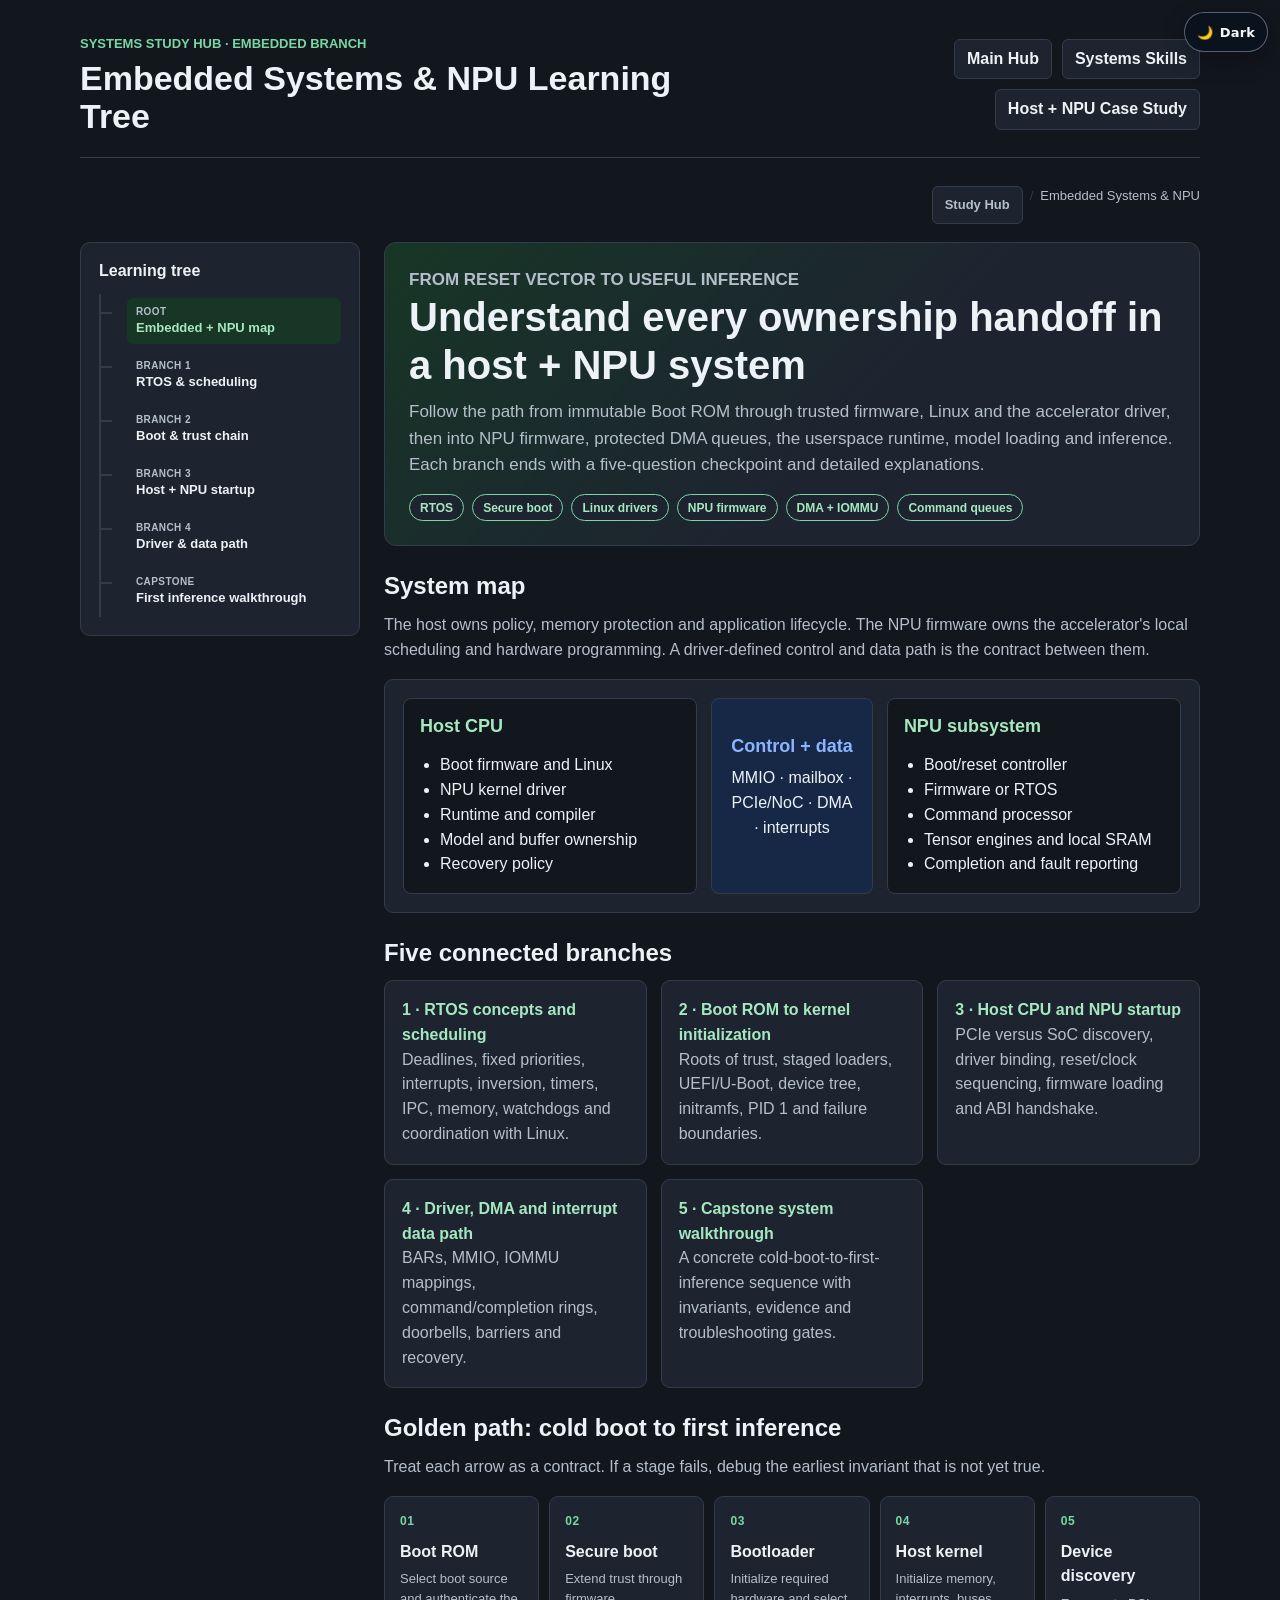
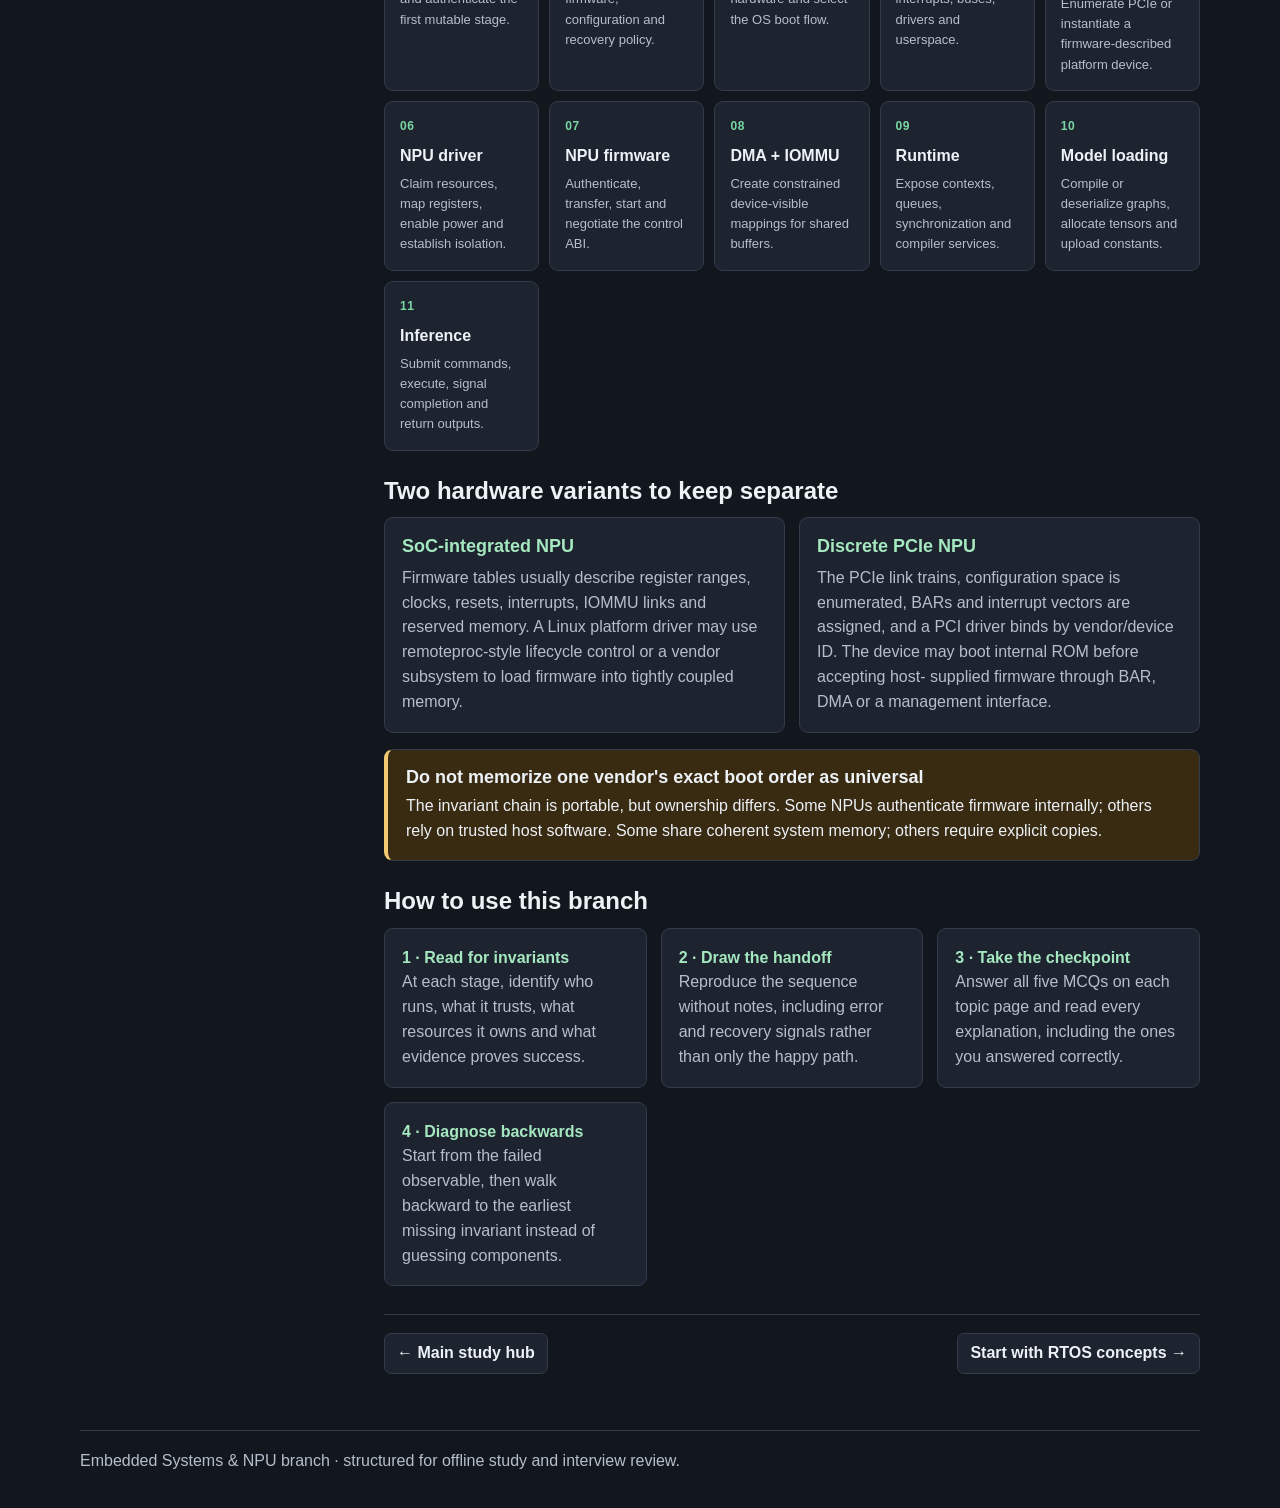
==== docs/embedded-systems/index.html @ 2259b9e6 "Add embedded systems and NPU learning tree" ====
<!doctype html>
<html lang="en">
<head>
  <meta charset="utf-8">
  <meta name="viewport" content="width=device-width, initial-scale=1">
  <meta name="description" content="A structured learning path for RTOS design, secure boot, host and NPU startup, accelerator drivers, DMA, IOMMU, queues, interrupts, and first inference.">
  <title>Embedded Systems and NPU Learning Tree</title>
  <link rel="stylesheet" href="../styles.css">
  <link rel="stylesheet" href="embedded.css">
</head>
<body>
  <a class="skip-link" href="#main">Skip to content</a>
  <header class="topbar embedded-topbar">
    <div>
      <p class="eyebrow">Systems study hub · embedded branch</p>
      <h1>Embedded Systems &amp; NPU Learning Tree</h1>
    </div>
    <nav aria-label="Site navigation">
      <a href="../index.html">Main Hub</a>
      <a href="../systems-skills.html">Systems Skills</a>
      <a href="end-to-end.html">Host + NPU Case Study</a>
    </nav>
  </header>

  <main id="main">
    <nav class="breadcrumb" aria-label="Breadcrumb">
      <a href="../index.html">Study Hub</a>
      <span aria-hidden="true">/</span>
      <span aria-current="page">Embedded Systems &amp; NPU</span>
    </nav>

    <div class="topic-layout">
      <aside class="learning-tree" aria-label="Embedded systems learning tree">
        <h2>Learning tree</h2>
        <ul>
          <li><a href="index.html" aria-current="page"><span class="tree-kicker">Root</span>Embedded + NPU map</a></li>
          <li><a href="rtos.html"><span class="tree-kicker">Branch 1</span>RTOS &amp; scheduling</a></li>
          <li><a href="boot-chain.html"><span class="tree-kicker">Branch 2</span>Boot &amp; trust chain</a></li>
          <li><a href="host-npu-startup.html"><span class="tree-kicker">Branch 3</span>Host + NPU startup</a></li>
          <li><a href="npu-data-path.html"><span class="tree-kicker">Branch 4</span>Driver &amp; data path</a></li>
          <li><a href="end-to-end.html"><span class="tree-kicker">Capstone</span>First inference walkthrough</a></li>
        </ul>
      </aside>

      <div class="topic-content">
        <section class="hero-panel">
          <p class="eyebrow">From reset vector to useful inference</p>
          <h2>Understand every ownership handoff in a host + NPU system</h2>
          <p>
            Follow the path from immutable Boot ROM through trusted firmware, Linux and the accelerator driver,
            then into NPU firmware, protected DMA queues, the userspace runtime, model loading and inference.
            Each branch ends with a five-question checkpoint and detailed explanations.
          </p>
          <div class="tag-row" aria-label="Topics">
            <span class="topic-tag">RTOS</span>
            <span class="topic-tag">Secure boot</span>
            <span class="topic-tag">Linux drivers</span>
            <span class="topic-tag">NPU firmware</span>
            <span class="topic-tag">DMA + IOMMU</span>
            <span class="topic-tag">Command queues</span>
          </div>
        </section>

        <section class="section" aria-labelledby="system-map">
          <h2 id="system-map">System map</h2>
          <p class="section-lead">
            The host owns policy, memory protection and application lifecycle. The NPU firmware owns the
            accelerator's local scheduling and hardware programming. A driver-defined control and data path is
            the contract between them.
          </p>
          <div class="architecture-panel">
            <section class="arch-zone">
              <h3>Host CPU</h3>
              <ul>
                <li>Boot firmware and Linux</li>
                <li>NPU kernel driver</li>
                <li>Runtime and compiler</li>
                <li>Model and buffer ownership</li>
                <li>Recovery policy</li>
              </ul>
            </section>
            <section class="arch-zone interconnect">
              <h3>Control + data</h3>
              <p>MMIO · mailbox · PCIe/NoC · DMA · interrupts</p>
            </section>
            <section class="arch-zone">
              <h3>NPU subsystem</h3>
              <ul>
                <li>Boot/reset controller</li>
                <li>Firmware or RTOS</li>
                <li>Command processor</li>
                <li>Tensor engines and local SRAM</li>
                <li>Completion and fault reporting</li>
              </ul>
            </section>
          </div>
        </section>

        <section class="section" aria-labelledby="branches">
          <h2 id="branches">Five connected branches</h2>
          <div class="concept-grid">
            <a class="source-card" href="rtos.html">
              <strong>1 · RTOS concepts and scheduling</strong>
              <p>Deadlines, fixed priorities, interrupts, inversion, timers, IPC, memory, watchdogs and coordination with Linux.</p>
            </a>
            <a class="source-card" href="boot-chain.html">
              <strong>2 · Boot ROM to kernel initialization</strong>
              <p>Roots of trust, staged loaders, UEFI/U-Boot, device tree, initramfs, PID 1 and failure boundaries.</p>
            </a>
            <a class="source-card" href="host-npu-startup.html">
              <strong>3 · Host CPU and NPU startup</strong>
              <p>PCIe versus SoC discovery, driver binding, reset/clock sequencing, firmware loading and ABI handshake.</p>
            </a>
            <a class="source-card" href="npu-data-path.html">
              <strong>4 · Driver, DMA and interrupt data path</strong>
              <p>BARs, MMIO, IOMMU mappings, command/completion rings, doorbells, barriers and recovery.</p>
            </a>
            <a class="source-card" href="end-to-end.html">
              <strong>5 · Capstone system walkthrough</strong>
              <p>A concrete cold-boot-to-first-inference sequence with invariants, evidence and troubleshooting gates.</p>
            </a>
          </div>
        </section>

        <section class="section" aria-labelledby="golden-path">
          <h2 id="golden-path">Golden path: cold boot to first inference</h2>
          <p class="section-lead">Treat each arrow as a contract. If a stage fails, debug the earliest invariant that is not yet true.</p>
          <ol class="step-flow">
            <li><strong>Boot ROM</strong><span>Select boot source and authenticate the first mutable stage.</span></li>
            <li><strong>Secure boot</strong><span>Extend trust through firmware, configuration and recovery policy.</span></li>
            <li><strong>Bootloader</strong><span>Initialize required hardware and select the OS boot flow.</span></li>
            <li><strong>Host kernel</strong><span>Initialize memory, interrupts, buses, drivers and userspace.</span></li>
            <li><strong>Device discovery</strong><span>Enumerate PCIe or instantiate a firmware-described platform device.</span></li>
            <li><strong>NPU driver</strong><span>Claim resources, map registers, enable power and establish isolation.</span></li>
            <li><strong>NPU firmware</strong><span>Authenticate, transfer, start and negotiate the control ABI.</span></li>
            <li><strong>DMA + IOMMU</strong><span>Create constrained device-visible mappings for shared buffers.</span></li>
            <li><strong>Runtime</strong><span>Expose contexts, queues, synchronization and compiler services.</span></li>
            <li><strong>Model loading</strong><span>Compile or deserialize graphs, allocate tensors and upload constants.</span></li>
            <li><strong>Inference</strong><span>Submit commands, execute, signal completion and return outputs.</span></li>
          </ol>
        </section>

        <section class="section" aria-labelledby="variants">
          <h2 id="variants">Two hardware variants to keep separate</h2>
          <div class="variant-grid">
            <article class="variant-card">
              <h3>SoC-integrated NPU</h3>
              <p>
                Firmware tables usually describe register ranges, clocks, resets, interrupts, IOMMU links and
                reserved memory. A Linux platform driver may use remoteproc-style lifecycle control or a vendor
                subsystem to load firmware into tightly coupled memory.
              </p>
            </article>
            <article class="variant-card">
              <h3>Discrete PCIe NPU</h3>
              <p>
                The PCIe link trains, configuration space is enumerated, BARs and interrupt vectors are assigned,
                and a PCI driver binds by vendor/device ID. The device may boot internal ROM before accepting host-
                supplied firmware through BAR, DMA or a management interface.
              </p>
            </article>
          </div>
          <div class="callout warning">
            <h3>Do not memorize one vendor's exact boot order as universal</h3>
            <p>
              The invariant chain is portable, but ownership differs. Some NPUs authenticate firmware internally;
              others rely on trusted host software. Some share coherent system memory; others require explicit copies.
            </p>
          </div>
        </section>

        <section class="section" aria-labelledby="study-method">
          <h2 id="study-method">How to use this branch</h2>
          <div class="outcomes">
            <article class="outcome"><strong>1 · Read for invariants</strong><p>At each stage, identify who runs, what it trusts, what resources it owns and what evidence proves success.</p></article>
            <article class="outcome"><strong>2 · Draw the handoff</strong><p>Reproduce the sequence without notes, including error and recovery signals rather than only the happy path.</p></article>
            <article class="outcome"><strong>3 · Take the checkpoint</strong><p>Answer all five MCQs on each topic page and read every explanation, including the ones you answered correctly.</p></article>
            <article class="outcome"><strong>4 · Diagnose backwards</strong><p>Start from the failed observable, then walk backward to the earliest missing invariant instead of guessing components.</p></article>
          </div>
        </section>

        <nav class="page-next" aria-label="Learning path navigation">
          <a href="../index.html">← Main study hub</a>
          <a href="rtos.html">Start with RTOS concepts →</a>
        </nav>
      </div>
    </div>
  </main>

  <footer>
    <p>Embedded Systems &amp; NPU branch · structured for offline study and interview review.</p>
  </footer>
  <script src="../theme-toggle.js"></script>
</body>
</html>
---- docs/styles.css ----
:root {
  color-scheme: light dark;
  --bg: #f5f7fb;
  --panel: #ffffff;
  --text: #1b2029;
  --muted: #5d6675;
  --line: #d7dde8;
  --accent: #166c49;
  --accent-strong: #0f5136;
  --accent-soft: #e5f3ed;
  --warn: #835500;
  --warn-soft: #fff3d4;
  --shadow: 0 12px 30px rgba(26, 34, 48, 0.08);
}

@media (prefers-color-scheme: dark) {
  :root {
    --bg: #12161d;
    --panel: #1d2430;
    --text: #edf2f7;
    --muted: #b5bfcb;
    --line: #333c4b;
    --accent: #7ad6a2;
    --accent-strong: #a5e8c0;
    --accent-soft: #173626;
    --warn: #f1ca71;
    --warn-soft: #392a12;
    --shadow: none;
  }
}

* {
  box-sizing: border-box;
}

body {
  margin: 0;
  background: var(--bg);
  color: var(--text);
  font-family: Arial, Helvetica, sans-serif;
  line-height: 1.55;
}

a {
  color: var(--accent);
  text-decoration-thickness: 1px;
  text-underline-offset: 3px;
}

.topbar {
  display: flex;
  align-items: flex-end;
  justify-content: space-between;
  gap: 24px;
  width: min(1120px, calc(100% - 32px));
  margin: 0 auto;
  padding: 34px 0 22px;
  border-bottom: 1px solid var(--line);
}

.eyebrow {
  margin: 0 0 6px;
  color: var(--accent);
  font-size: 13px;
  font-weight: 700;
  letter-spacing: 0;
  text-transform: uppercase;
}

h1,
h2,
h3,
p {
  margin-top: 0;
}

h1 {
  margin-bottom: 0;
  font-size: 34px;
  line-height: 1.1;
}

h2 {
  margin-bottom: 12px;
  font-size: 24px;
  line-height: 1.2;
}

h3 {
  margin-bottom: 8px;
  font-size: 18px;
  line-height: 1.25;
}

nav {
  display: flex;
  flex-wrap: wrap;
  justify-content: flex-end;
  gap: 10px;
}

nav a,
.button {
  display: inline-flex;
  align-items: center;
  min-height: 38px;
  border: 1px solid var(--line);
  border-radius: 6px;
  padding: 7px 12px;
  background: var(--panel);
  color: var(--text);
  font-weight: 700;
  text-decoration: none;
}

main {
  width: min(1120px, calc(100% - 32px));
  margin: 0 auto;
  padding: 28px 0 56px;
}

.section {
  margin-top: 26px;
}

.intro {
  max-width: 880px;
  margin-bottom: 18px;
}

.intro p,
.section-note {
  color: var(--muted);
}

.quick-grid {
  display: grid;
  grid-template-columns: repeat(auto-fit, minmax(230px, 1fr));
  gap: 14px;
}

.mini-card,
.course,
.doc-link {
  background: var(--panel);
  border: 1px solid var(--line);
  border-radius: 8px;
  box-shadow: var(--shadow);
}

.mini-card {
  padding: 18px;
}

.mini-card p,
.course p {
  margin-bottom: 0;
  color: var(--muted);
}

.status {
  display: inline-flex;
  align-items: center;
  min-height: 26px;
  border-radius: 999px;
  padding: 3px 10px;
  margin-bottom: 12px;
  font-size: 12px;
  font-weight: 700;
}

.status.good {
  background: var(--accent-soft);
  color: var(--accent-strong);
}

.status.warning {
  background: var(--warn-soft);
  color: var(--warn);
}

.table-wrap {
  overflow-x: auto;
  border: 1px solid var(--line);
  border-radius: 8px;
  background: var(--panel);
}

table {
  width: 100%;
  min-width: 780px;
  border-collapse: collapse;
}

th,
td {
  padding: 14px;
  border-bottom: 1px solid var(--line);
  text-align: left;
  vertical-align: top;
}

th {
  background: color-mix(in srgb, var(--panel) 88%, var(--accent-soft));
  font-size: 13px;
  text-transform: uppercase;
  letter-spacing: 0;
}

tr:last-child td {
  border-bottom: 0;
}

.actions {
  display: flex;
  flex-wrap: wrap;
  gap: 10px;
  margin-top: 14px;
}

.button {
  background: var(--accent);
  color: #ffffff;
  border-color: var(--accent);
}

.button.secondary {
  background: var(--panel);
  color: var(--text);
  border-color: var(--line);
}

.course {
  padding: 18px;
  margin-bottom: 14px;
}

.doc-grid {
  display: grid;
  grid-template-columns: repeat(auto-fit, minmax(260px, 1fr));
  gap: 14px;
}

.doc-link {
  display: flex;
  flex-direction: column;
  gap: 8px;
  min-height: 136px;
  padding: 18px;
  color: var(--text);
  text-decoration: none;
}

.doc-link strong {
  font-size: 18px;
  line-height: 1.25;
}

.doc-link span {
  color: var(--muted);
}

.doc-link.featured {
  border-color: var(--accent);
}

.split {
  display: grid;
  grid-template-columns: minmax(0, 1.3fr) minmax(260px, 0.7fr);
  gap: 18px;
}

.split article {
  background: var(--panel);
  border: 1px solid var(--line);
  border-radius: 8px;
  padding: 18px;
}

.timeline,
.checklist {
  margin: 0;
  padding-left: 22px;
}

.timeline li,
.checklist li {
  margin-bottom: 8px;
}

.sources,
.link-list {
  display: flex;
  flex-wrap: wrap;
  gap: 10px;
  margin-top: 14px;
}

.sources a,
.link-list a {
  display: inline-flex;
  align-items: center;
  min-height: 34px;
  border: 1px solid var(--line);
  border-radius: 6px;
  padding: 6px 10px;
  background: var(--panel);
  text-decoration: none;
}

footer {
  width: min(1120px, calc(100% - 32px));
  margin: 0 auto;
  padding: 18px 0 34px;
  color: var(--muted);
  border-top: 1px solid var(--line);
}

footer p {
  margin-bottom: 0;
}

@media (max-width: 760px) {
  .topbar {
    align-items: flex-start;
    flex-direction: column;
  }

  nav {
    justify-content: flex-start;
  }

  .split {
    grid-template-columns: 1fr;
  }

  h1 {
    font-size: 30px;
  }
}
---- docs/embedded-systems/embedded.css ----
:root {
  --blue: #2f6feb;
  --blue-soft: #eaf1ff;
  --violet: #6f42c1;
  --violet-soft: #f0eaff;
  --danger: #a13d32;
  --danger-soft: #fbecea;
  --code-bg: #101722;
  --code-text: #dbe8f6;
}

@media (prefers-color-scheme: dark) {
  :root {
    --blue: #8ab4ff;
    --blue-soft: #172846;
    --violet: #c7a7ff;
    --violet-soft: #30234a;
    --danger: #ffaaa0;
    --danger-soft: #44201d;
    --code-bg: #0b1018;
    --code-text: #dbe8f6;
  }
}

:root[data-site-theme="dark"] {
  --blue: #8ab4ff;
  --blue-soft: #172846;
  --violet: #c7a7ff;
  --violet-soft: #30234a;
  --danger: #ffaaa0;
  --danger-soft: #44201d;
  --code-bg: #0b1018;
  --code-text: #dbe8f6;
}

:root[data-site-theme="light"] {
  --blue: #2f6feb;
  --blue-soft: #eaf1ff;
  --violet: #6f42c1;
  --violet-soft: #f0eaff;
  --danger: #a13d32;
  --danger-soft: #fbecea;
  --code-bg: #101722;
  --code-text: #dbe8f6;
}

.skip-link {
  position: absolute;
  left: 12px;
  top: -60px;
  z-index: 1000;
  padding: 9px 13px;
  border-radius: 6px;
  background: var(--accent);
  color: #fff;
  font-weight: 700;
}

.skip-link:focus {
  top: 12px;
}

.embedded-topbar {
  align-items: center;
}

.embedded-topbar h1 {
  max-width: 760px;
}

.breadcrumb {
  display: flex;
  flex-wrap: wrap;
  gap: 7px;
  margin: 0 0 18px;
  color: var(--muted);
  font-size: 13px;
}

.breadcrumb a {
  color: var(--muted);
}

.breadcrumb span[aria-hidden="true"] {
  color: var(--line);
}

.topic-layout {
  display: grid;
  grid-template-columns: minmax(220px, 280px) minmax(0, 1fr);
  gap: 24px;
  align-items: start;
}

.learning-tree {
  position: sticky;
  top: 14px;
  padding: 18px;
  border: 1px solid var(--line);
  border-radius: 10px;
  background: var(--panel);
  box-shadow: var(--shadow);
}

.learning-tree h2 {
  margin-bottom: 14px;
  font-size: 16px;
}

.learning-tree ul {
  list-style: none;
  margin: 0;
  padding: 0 0 0 13px;
  border-left: 2px solid var(--line);
}

.learning-tree li {
  position: relative;
  margin: 0;
  padding: 4px 0 4px 13px;
}

.learning-tree li::before {
  content: "";
  position: absolute;
  left: -14px;
  top: 18px;
  width: 12px;
  border-top: 2px solid var(--line);
}

.learning-tree a {
  display: block;
  padding: 7px 9px;
  border-radius: 6px;
  color: var(--text);
  font-size: 13px;
  font-weight: 700;
  line-height: 1.3;
  text-decoration: none;
}

.learning-tree a:hover,
.learning-tree a[aria-current="page"] {
  background: var(--accent-soft);
  color: var(--accent-strong);
}

.learning-tree .tree-kicker {
  display: block;
  margin-bottom: 2px;
  color: var(--muted);
  font-size: 10px;
  font-weight: 700;
  letter-spacing: 0.04em;
  text-transform: uppercase;
}

.topic-content {
  min-width: 0;
}

.hero-panel {
  padding: 24px;
  border: 1px solid var(--line);
  border-radius: 12px;
  background:
    linear-gradient(135deg, var(--accent-soft), transparent 58%),
    var(--panel);
  box-shadow: var(--shadow);
}

.hero-panel h2 {
  max-width: 820px;
  margin-bottom: 10px;
  font-size: clamp(26px, 4vw, 40px);
}

.hero-panel > p {
  max-width: 850px;
  margin-bottom: 0;
  color: var(--muted);
  font-size: 17px;
}

.tag-row {
  display: flex;
  flex-wrap: wrap;
  gap: 8px;
  margin-top: 16px;
}

.topic-tag {
  display: inline-flex;
  align-items: center;
  min-height: 27px;
  padding: 3px 10px;
  border: 1px solid var(--accent);
  border-radius: 999px;
  background: var(--panel);
  color: var(--accent-strong);
  font-size: 12px;
  font-weight: 700;
}

.outcomes,
.concept-grid,
.variant-grid,
.failure-grid,
.source-grid {
  display: grid;
  grid-template-columns: repeat(auto-fit, minmax(240px, 1fr));
  gap: 14px;
}

.outcome,
.concept-card,
.variant-card,
.failure-card,
.source-card,
.quiz-card,
.architecture-panel,
.callout {
  border: 1px solid var(--line);
  border-radius: 9px;
  background: var(--panel);
  box-shadow: var(--shadow);
}

.outcome,
.concept-card,
.variant-card,
.failure-card,
.source-card {
  padding: 17px;
}

.outcome strong,
.concept-card h3,
.variant-card h3,
.failure-card h3,
.source-card strong {
  color: var(--accent-strong);
}

.outcome p,
.concept-card p,
.variant-card p,
.failure-card p,
.source-card p {
  margin-bottom: 0;
  color: var(--muted);
}

.section-lead {
  max-width: 860px;
  color: var(--muted);
}

.step-flow {
  display: grid;
  grid-template-columns: repeat(auto-fit, minmax(150px, 1fr));
  gap: 10px;
  margin: 16px 0 0;
  padding: 0;
  list-style: none;
  counter-reset: stage;
}

.step-flow li {
  position: relative;
  min-height: 108px;
  padding: 15px;
  border: 1px solid var(--line);
  border-radius: 9px;
  background: var(--panel);
  box-shadow: var(--shadow);
  counter-increment: stage;
}

.step-flow li::before {
  content: counter(stage, decimal-leading-zero);
  display: block;
  margin-bottom: 9px;
  color: var(--accent);
  font-size: 12px;
  font-weight: 800;
  letter-spacing: 0.05em;
}

.step-flow strong {
  display: block;
  margin-bottom: 5px;
}

.step-flow span {
  display: block;
  color: var(--muted);
  font-size: 13px;
}

.sequence-rail {
  margin: 18px 0 0;
  padding: 0;
  list-style: none;
  counter-reset: sequence;
}

.sequence-rail li {
  position: relative;
  margin-left: 18px;
  padding: 0 0 22px 28px;
  border-left: 2px solid var(--line);
  counter-increment: sequence;
}

.sequence-rail li:last-child {
  padding-bottom: 0;
  border-left-color: transparent;
}

.sequence-rail li::before {
  content: counter(sequence);
  position: absolute;
  left: -17px;
  top: -2px;
  display: grid;
  width: 30px;
  height: 30px;
  place-items: center;
  border-radius: 50%;
  background: var(--accent);
  color: #fff;
  font-size: 12px;
  font-weight: 800;
}

.sequence-rail strong {
  display: block;
  margin-bottom: 4px;
}

.sequence-rail p {
  margin-bottom: 0;
  color: var(--muted);
}

.callout {
  margin: 16px 0;
  padding: 16px 18px;
  border-left: 4px solid var(--accent);
}

.callout.warning {
  border-left-color: var(--warn);
  background: var(--warn-soft);
}

.callout.danger {
  border-left-color: var(--danger);
  background: var(--danger-soft);
}

.callout h3 {
  margin-bottom: 6px;
}

.callout p:last-child {
  margin-bottom: 0;
}

.architecture-panel {
  display: grid;
  grid-template-columns: minmax(220px, 1fr) minmax(130px, 0.55fr) minmax(220px, 1fr);
  gap: 14px;
  padding: 18px;
}

.arch-zone {
  padding: 16px;
  border: 1px solid var(--line);
  border-radius: 8px;
  background: var(--bg);
}

.arch-zone h3 {
  color: var(--accent-strong);
}

.arch-zone ul {
  margin-bottom: 0;
  padding-left: 20px;
}

.arch-zone.interconnect {
  display: grid;
  align-content: center;
  text-align: center;
  background: var(--blue-soft);
}

.arch-zone.interconnect h3 {
  color: var(--blue);
}

.compare-table {
  width: 100%;
  min-width: 680px;
  border-collapse: collapse;
}

.compare-table th,
.compare-table td {
  padding: 12px 13px;
  border-bottom: 1px solid var(--line);
  text-align: left;
  vertical-align: top;
}

.compare-table th {
  color: var(--accent-strong);
  font-size: 12px;
  letter-spacing: 0.03em;
  text-transform: uppercase;
}

.code-block {
  margin: 14px 0;
  padding: 15px 17px;
  overflow-x: auto;
  border-radius: 8px;
  background: var(--code-bg);
  color: var(--code-text);
  font-family: Consolas, Menlo, monospace;
  font-size: 13px;
  line-height: 1.55;
  white-space: pre;
}

.quiz-shell {
  margin-top: 18px;
}

.quiz-toolbar {
  display: flex;
  flex-wrap: wrap;
  align-items: center;
  justify-content: space-between;
  gap: 12px;
  margin-bottom: 12px;
  padding: 13px 15px;
  border: 1px solid var(--line);
  border-radius: 8px;
  background: var(--panel);
}

.quiz-score {
  margin: 0;
  font-weight: 800;
}

.quiz-reset {
  min-height: 36px;
  padding: 6px 12px;
  border: 1px solid var(--line);
  border-radius: 6px;
  background: var(--panel);
  color: var(--text);
  font-weight: 700;
  cursor: pointer;
}

.quiz-list {
  display: grid;
  gap: 12px;
}

.quiz-card {
  padding: 17px;
}

.quiz-card h3 {
  margin-bottom: 12px;
  font-size: 17px;
}

.quiz-options {
  display: grid;
  gap: 8px;
  margin: 0;
  padding: 0;
  border: 0;
}

.quiz-option {
  display: flex;
  gap: 9px;
  align-items: flex-start;
  padding: 9px 11px;
  border: 1px solid var(--line);
  border-radius: 7px;
  background: var(--bg);
  cursor: pointer;
}

.quiz-option:hover {
  border-color: var(--accent);
}

.quiz-option input {
  margin-top: 4px;
  accent-color: var(--accent);
}

.quiz-card.is-correct {
  border-color: var(--accent);
}

.quiz-card.is-incorrect {
  border-color: var(--warn);
}

.quiz-check {
  min-height: 38px;
  margin-top: 11px;
  padding: 7px 13px;
  border: 1px solid var(--accent);
  border-radius: 6px;
  background: var(--accent);
  color: #fff;
  font-weight: 800;
  cursor: pointer;
}

.quiz-check:disabled {
  cursor: default;
  opacity: 0.55;
}

.quiz-feedback {
  display: none;
  margin: 12px 0 0;
  padding: 11px 13px;
  border-radius: 7px;
  background: var(--accent-soft);
}

.quiz-feedback.show {
  display: block;
}

.quiz-feedback.bad {
  background: var(--warn-soft);
}

.quiz-feedback strong {
  display: block;
  margin-bottom: 4px;
}

.quiz-feedback p {
  margin-bottom: 0;
}

.source-card {
  color: var(--text);
  text-decoration: none;
}

.source-card:hover {
  border-color: var(--accent);
}

.page-next {
  display: flex;
  flex-wrap: wrap;
  justify-content: space-between;
  gap: 10px;
  margin-top: 28px;
  padding-top: 18px;
  border-top: 1px solid var(--line);
}

.page-next a {
  display: inline-flex;
  align-items: center;
  min-height: 40px;
  padding: 7px 12px;
  border: 1px solid var(--line);
  border-radius: 7px;
  background: var(--panel);
  color: var(--text);
  font-weight: 700;
  text-decoration: none;
}

@media (max-width: 900px) {
  .topic-layout {
    grid-template-columns: 1fr;
  }

  .learning-tree {
    position: static;
  }

  .learning-tree ul {
    display: grid;
    grid-template-columns: repeat(auto-fit, minmax(190px, 1fr));
    gap: 5px;
    padding-left: 0;
    border-left: 0;
  }

  .learning-tree li {
    padding-left: 0;
  }

  .learning-tree li::before {
    display: none;
  }

  .architecture-panel {
    grid-template-columns: 1fr;
  }
}

@media (max-width: 560px) {
  .hero-panel {
    padding: 19px;
  }

  .step-flow {
    grid-template-columns: 1fr;
  }

  .step-flow li {
    min-height: auto;
  }
}

@media print {
  .learning-tree,
  .site-theme-toggle,
  .quiz-reset,
  .page-next,
  .embedded-topbar nav {
    display: none !important;
  }

  .topic-layout {
    display: block;
  }

  .quiz-feedback {
    display: block;
  }
}
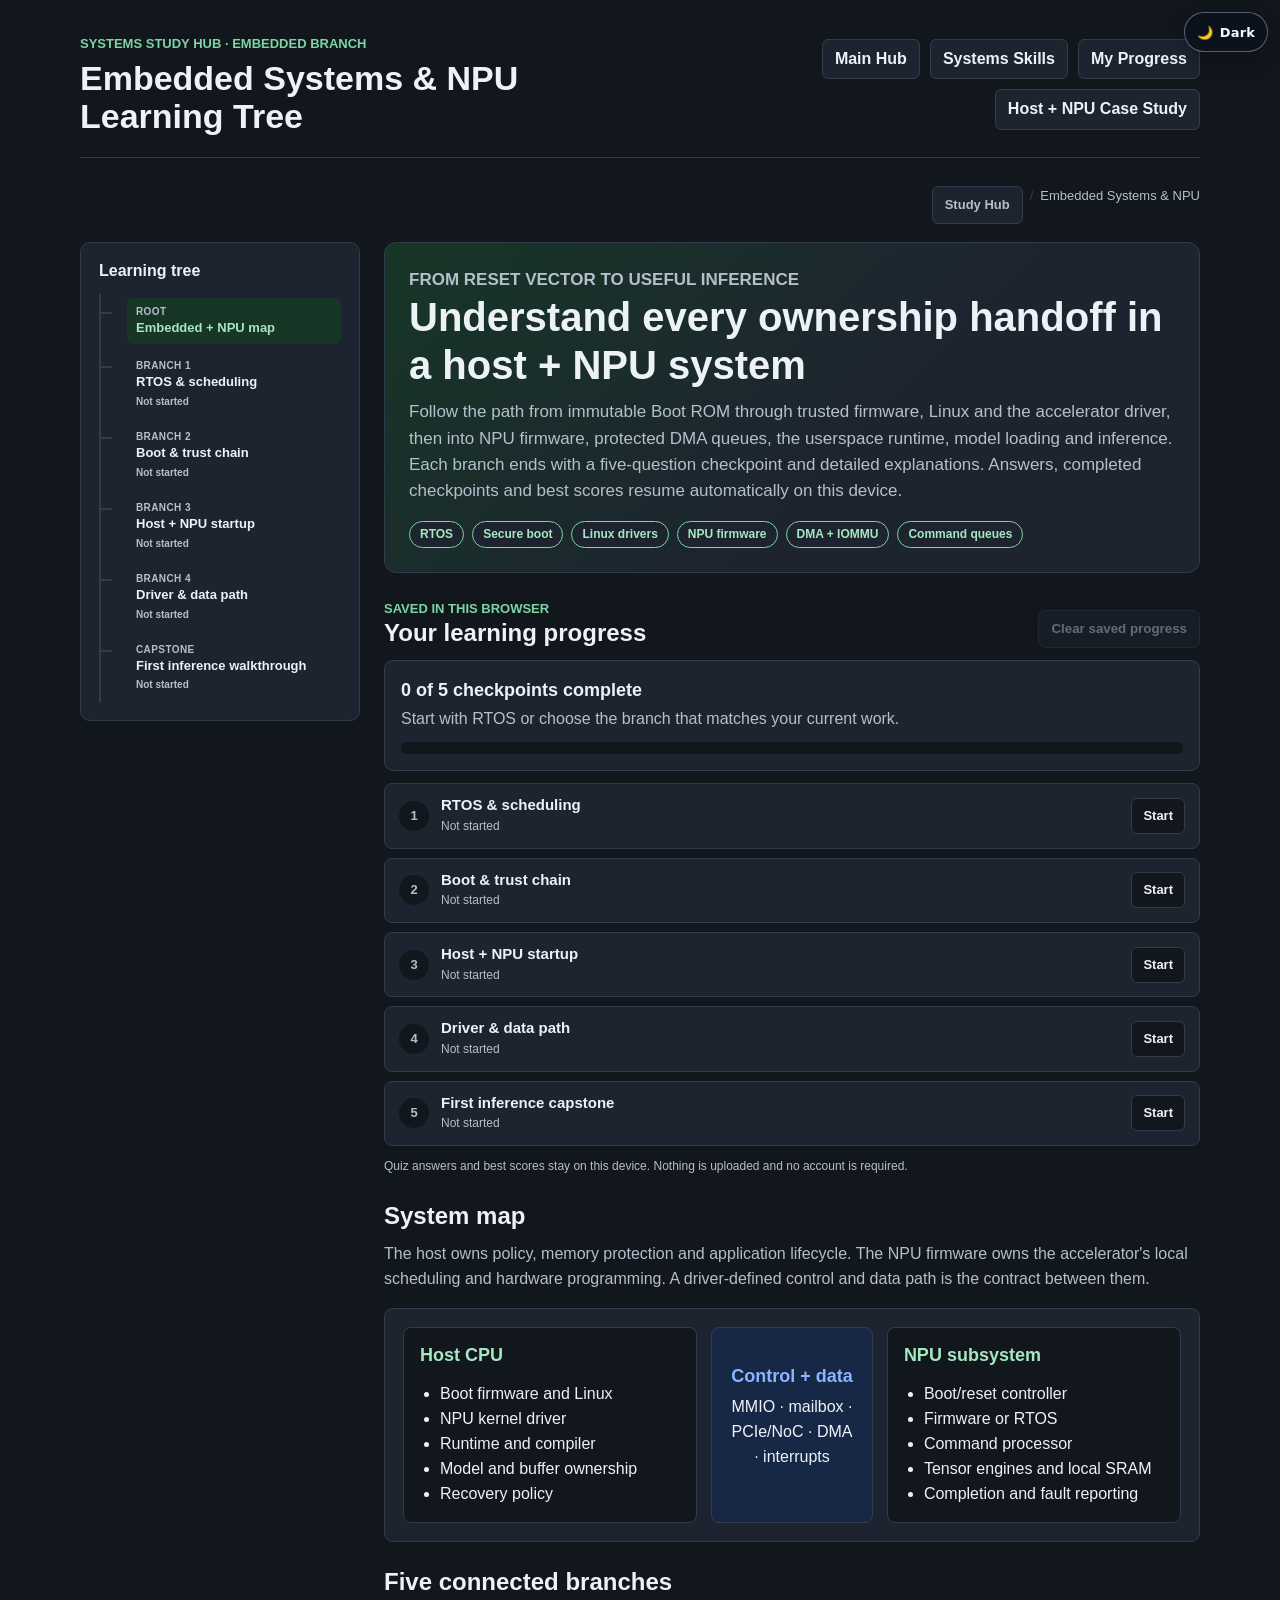
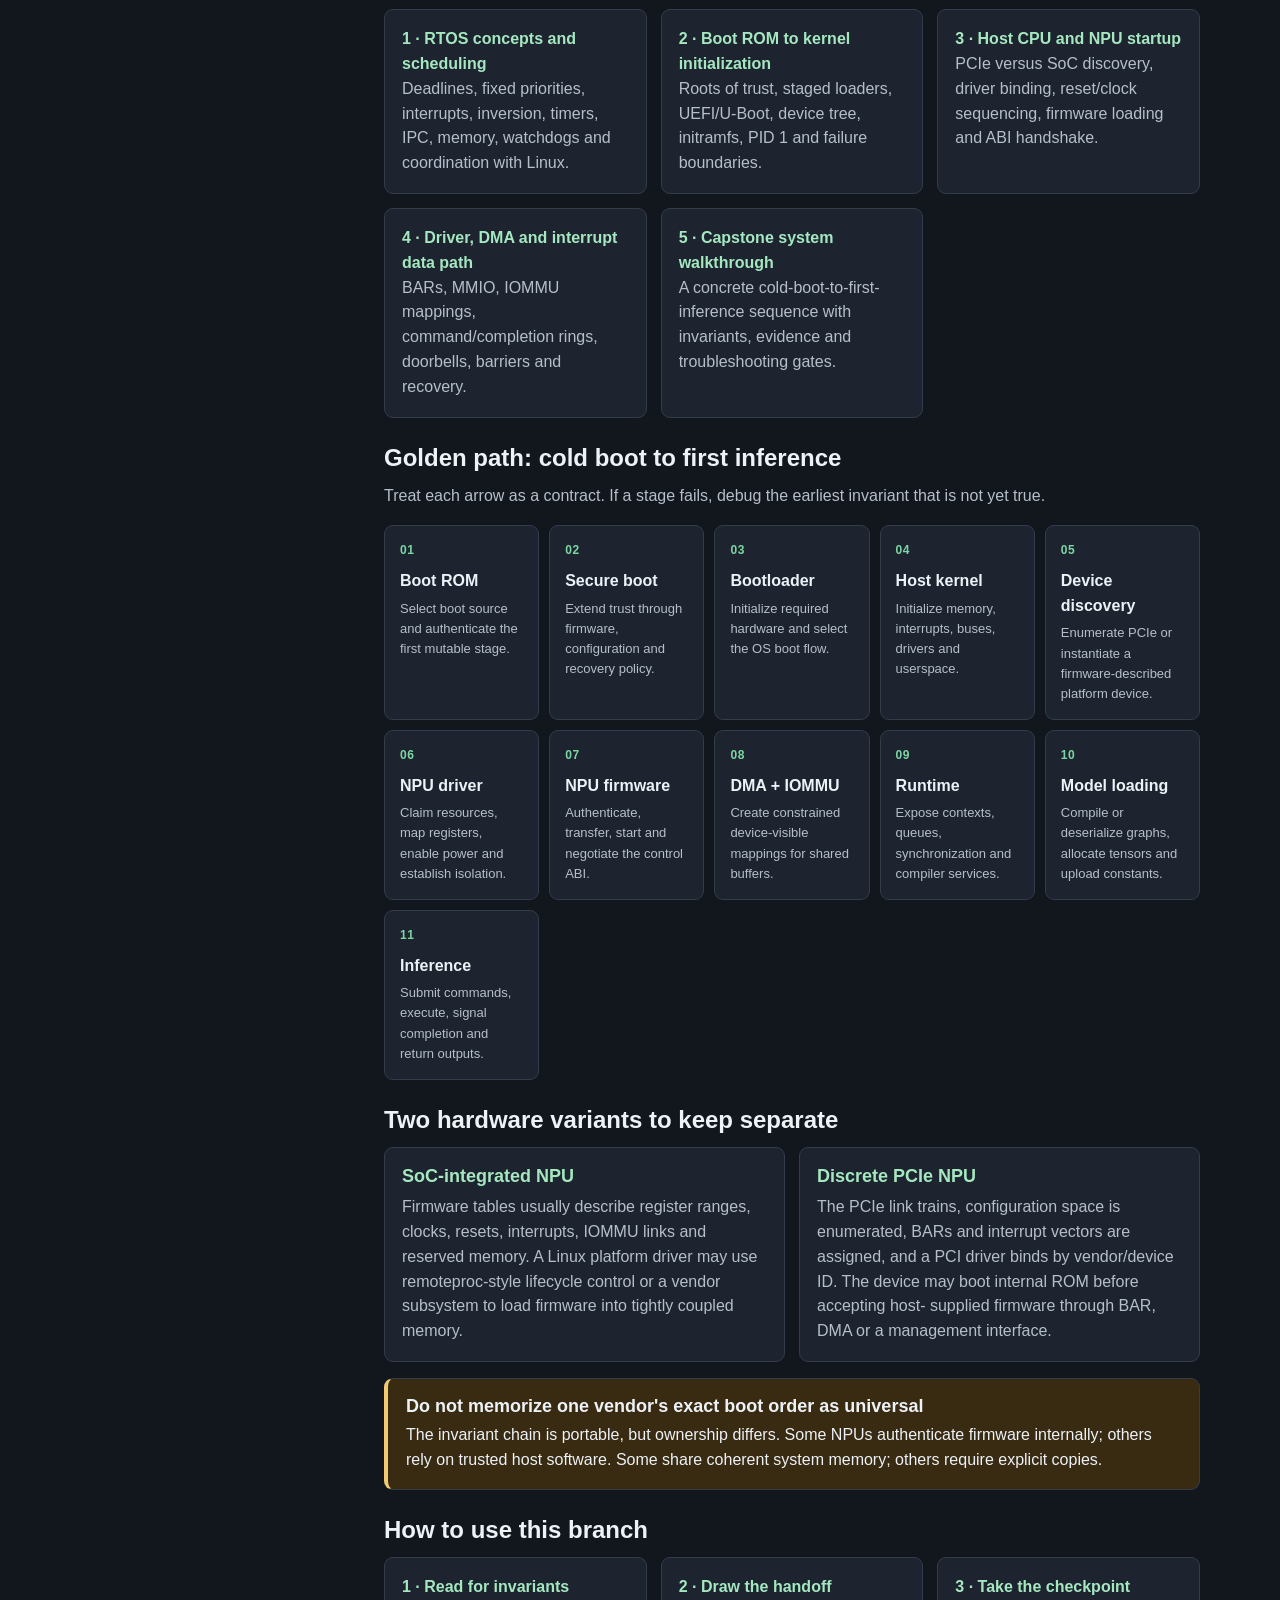
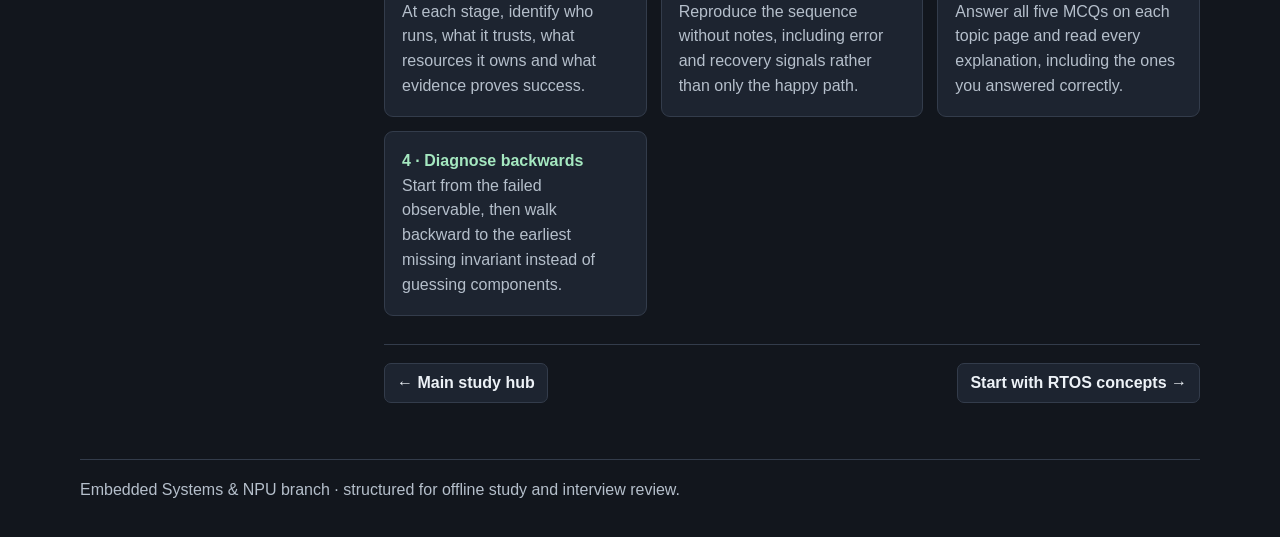
==== commit 5840f882: "Improve embedded learning progress" ====
--- a/docs/embedded-systems/index.html
+++ b/docs/embedded-systems/index.html
@@ -18,6 +18,7 @@
     <nav aria-label="Site navigation">
       <a href="../index.html">Main Hub</a>
       <a href="../systems-skills.html">Systems Skills</a>
+      <a href="#progress">My Progress</a>
       <a href="end-to-end.html">Host + NPU Case Study</a>
     </nav>
   </header>
@@ -49,7 +50,8 @@
           <p>
             Follow the path from immutable Boot ROM through trusted firmware, Linux and the accelerator driver,
             then into NPU firmware, protected DMA queues, the userspace runtime, model loading and inference.
-            Each branch ends with a five-question checkpoint and detailed explanations.
+            Each branch ends with a five-question checkpoint and detailed explanations. Answers, completed
+            checkpoints and best scores resume automatically on this device.
           </p>
           <div class="tag-row" aria-label="Topics">
             <span class="topic-tag">RTOS</span>
@@ -59,6 +61,26 @@
             <span class="topic-tag">DMA + IOMMU</span>
             <span class="topic-tag">Command queues</span>
           </div>
+        </section>
+
+        <section id="progress" class="section" aria-labelledby="progress-title" data-learning-dashboard>
+          <div class="progress-header">
+            <div>
+              <p class="eyebrow">Saved in this browser</p>
+              <h2 id="progress-title">Your learning progress</h2>
+            </div>
+            <button class="progress-clear" type="button" data-clear-progress>Clear saved progress</button>
+          </div>
+          <div class="progress-summary" role="status" aria-live="polite">
+            <strong data-progress-headline>0 of 5 checkpoints complete</strong>
+            <p data-progress-detail>Start with RTOS or choose the branch that matches your current work.</p>
+            <progress value="0" max="5" aria-label="0 of 5 checkpoints complete"></progress>
+          </div>
+          <div class="progress-topics" data-progress-topics></div>
+          <p class="progress-privacy">
+            Quiz answers and best scores stay on this device. Nothing is uploaded and no account is required.
+          </p>
+          <noscript>Enable JavaScript to save checkpoint progress in this browser.</noscript>
         </section>
 
         <section class="section" aria-labelledby="system-map">
@@ -190,6 +212,8 @@
   <footer>
     <p>Embedded Systems &amp; NPU branch · structured for offline study and interview review.</p>
   </footer>
+  <script src="progress-state.js"></script>
+  <script src="learning-progress.js"></script>
   <script src="../theme-toggle.js"></script>
 </body>
 </html>
--- a/docs/styles.css
+++ b/docs/styles.css
@@ -33,6 +33,28 @@
   box-sizing: border-box;
 }
 
+.skip-link {
+  position: fixed;
+  top: 8px;
+  left: 8px;
+  z-index: 2147483647;
+  padding: 8px 12px;
+  border-radius: 6px;
+  background: var(--accent);
+  color: #ffffff;
+  font-weight: 700;
+  transform: translateY(-150%);
+}
+
+.skip-link:focus {
+  transform: translateY(0);
+}
+
+:where(a, button, input, [tabindex]):focus-visible {
+  outline: 3px solid var(--accent);
+  outline-offset: 3px;
+}
+
 body {
   margin: 0;
   background: var(--bg);
--- a/docs/embedded-systems/embedded.css
+++ b/docs/embedded-systems/embedded.css
@@ -154,6 +154,22 @@
   font-weight: 700;
   letter-spacing: 0.04em;
   text-transform: uppercase;
+}
+
+.learning-tree .tree-progress {
+  display: block;
+  margin-top: 4px;
+  color: var(--muted);
+  font-size: 10px;
+  font-weight: 700;
+}
+
+.learning-tree .tree-progress.active {
+  color: var(--warn);
+}
+
+.learning-tree .tree-progress.complete {
+  color: var(--accent-strong);
 }
 
 .topic-content {
@@ -459,6 +475,16 @@
   font-weight: 800;
 }
 
+.quiz-score-group {
+  min-width: 0;
+}
+
+.quiz-best {
+  margin: 3px 0 0;
+  color: var(--muted);
+  font-size: 12px;
+}
+
 .quiz-reset {
   min-height: 36px;
   padding: 6px 12px;
@@ -510,6 +536,25 @@
 .quiz-option input {
   margin-top: 4px;
   accent-color: var(--accent);
+}
+
+.quiz-option.correct-answer {
+  border-color: var(--accent-strong);
+  background: var(--accent-soft);
+  color: var(--accent-strong);
+  font-weight: 700;
+}
+
+.quiz-option.selected-wrong {
+  border-color: var(--warn);
+  background: var(--warn-soft);
+  color: var(--warn);
+  font-weight: 700;
+}
+
+.quiz-card.is-correct .quiz-option,
+.quiz-card.is-incorrect .quiz-option {
+  cursor: default;
 }
 
 .quiz-card.is-correct {
@@ -562,6 +607,184 @@
   margin-bottom: 0;
 }
 
+.quiz-completion {
+  margin-top: 14px;
+  padding: 13px 15px;
+  border: 1px solid var(--accent);
+  border-radius: 8px;
+  background: var(--accent-soft);
+  color: var(--text);
+  font-weight: 700;
+}
+
+.quiz-completion[hidden] {
+  display: none;
+}
+
+.progress-header {
+  display: flex;
+  flex-wrap: wrap;
+  align-items: flex-end;
+  justify-content: space-between;
+  gap: 12px;
+  margin-bottom: 12px;
+}
+
+.progress-header h2,
+.progress-header .eyebrow {
+  margin-bottom: 0;
+}
+
+.progress-clear {
+  min-height: 38px;
+  padding: 7px 12px;
+  border: 1px solid var(--line);
+  border-radius: 7px;
+  background: var(--panel);
+  color: var(--muted);
+  font-weight: 700;
+  cursor: pointer;
+}
+
+.progress-clear:hover:enabled {
+  border-color: var(--danger);
+  color: var(--danger);
+  background: var(--danger-soft);
+}
+
+.progress-clear:disabled {
+  cursor: default;
+  opacity: 0.5;
+}
+
+.progress-summary {
+  padding: 16px;
+  border: 1px solid var(--line);
+  border-radius: 9px;
+  background: var(--panel);
+}
+
+.progress-summary strong {
+  display: block;
+  font-size: 18px;
+}
+
+.progress-summary p {
+  margin: 3px 0 10px;
+  color: var(--muted);
+}
+
+.progress-summary progress {
+  display: block;
+  width: 100%;
+  height: 12px;
+  overflow: hidden;
+  border: 0;
+  border-radius: 999px;
+  background: var(--bg);
+  accent-color: var(--accent);
+}
+
+.progress-summary progress::-webkit-progress-bar {
+  border-radius: 999px;
+  background: var(--bg);
+}
+
+.progress-summary progress::-webkit-progress-value {
+  border-radius: 999px;
+  background: var(--accent);
+}
+
+.progress-summary progress::-moz-progress-bar {
+  border-radius: 999px;
+  background: var(--accent);
+}
+
+.progress-topics {
+  display: grid;
+  gap: 9px;
+  margin-top: 12px;
+}
+
+.progress-topic {
+  display: grid;
+  grid-template-columns: auto minmax(0, 1fr) auto;
+  gap: 12px;
+  align-items: center;
+  padding: 12px 14px;
+  border: 1px solid var(--line);
+  border-radius: 8px;
+  background: var(--panel);
+}
+
+.progress-topic.active {
+  border-color: var(--warn);
+}
+
+.progress-topic.complete {
+  border-color: var(--accent);
+}
+
+.progress-step {
+  display: inline-flex;
+  align-items: center;
+  justify-content: center;
+  width: 30px;
+  height: 30px;
+  border-radius: 999px;
+  background: var(--bg);
+  color: var(--muted);
+  font-size: 13px;
+  font-weight: 800;
+}
+
+.progress-topic.active .progress-step {
+  background: var(--warn-soft);
+  color: var(--warn);
+}
+
+.progress-topic.complete .progress-step {
+  background: var(--accent-soft);
+  color: var(--accent-strong);
+}
+
+.progress-topic h3 {
+  margin-bottom: 2px;
+  font-size: 15px;
+}
+
+.progress-topic p {
+  margin: 0;
+  color: var(--muted);
+  font-size: 12px;
+}
+
+.progress-topic a {
+  display: inline-flex;
+  align-items: center;
+  min-height: 36px;
+  padding: 6px 11px;
+  border: 1px solid var(--line);
+  border-radius: 6px;
+  background: var(--bg);
+  color: var(--text);
+  font-size: 13px;
+  font-weight: 700;
+  text-decoration: none;
+}
+
+.progress-topic a:hover {
+  border-color: var(--accent);
+  color: var(--accent-strong);
+  background: var(--accent-soft);
+}
+
+.progress-privacy {
+  margin: 11px 0 0;
+  color: var(--muted);
+  font-size: 12px;
+}
+
 .source-card {
   color: var(--text);
   text-decoration: none;
@@ -636,12 +859,22 @@
   .step-flow li {
     min-height: auto;
   }
+
+  .progress-topic {
+    grid-template-columns: auto minmax(0, 1fr);
+  }
+
+  .progress-topic a {
+    grid-column: 2;
+    justify-self: start;
+  }
 }
 
 @media print {
   .learning-tree,
   .site-theme-toggle,
   .quiz-reset,
+  .progress-clear,
   .page-next,
   .embedded-topbar nav {
     display: none !important;
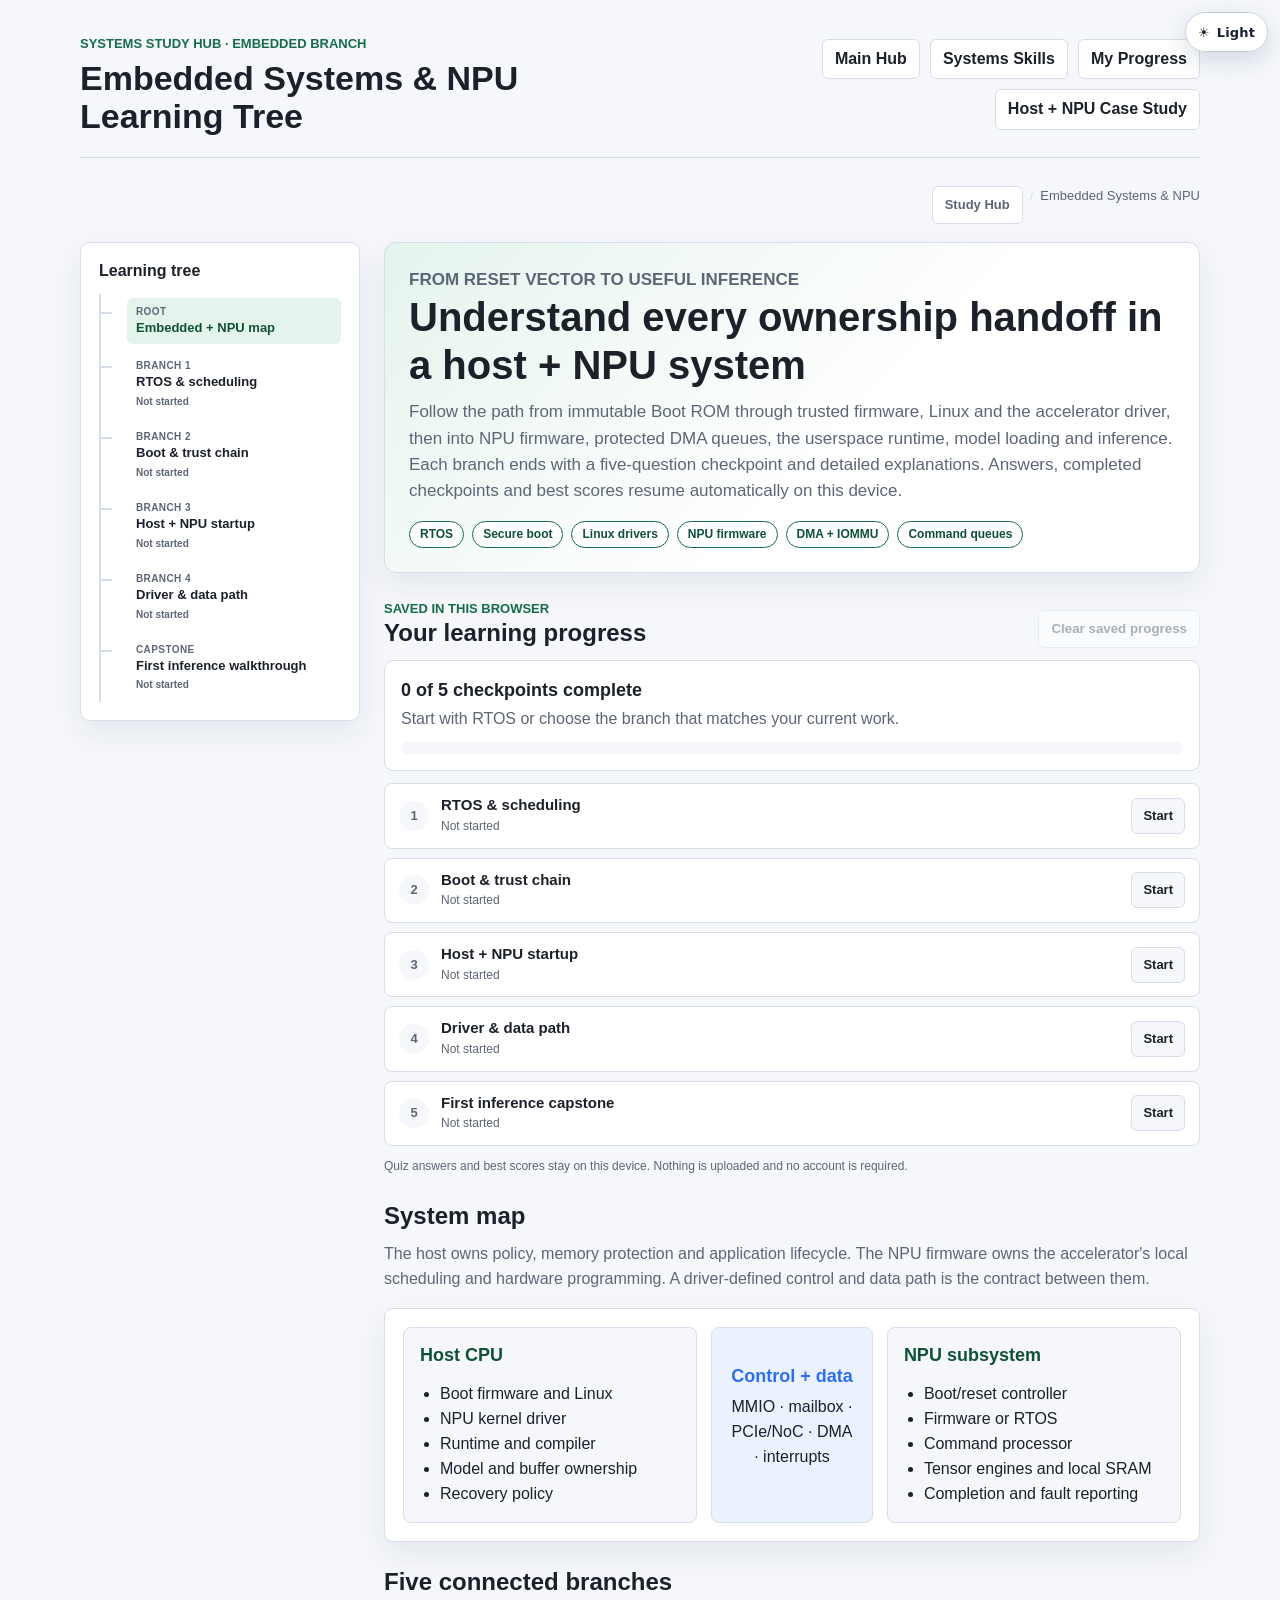
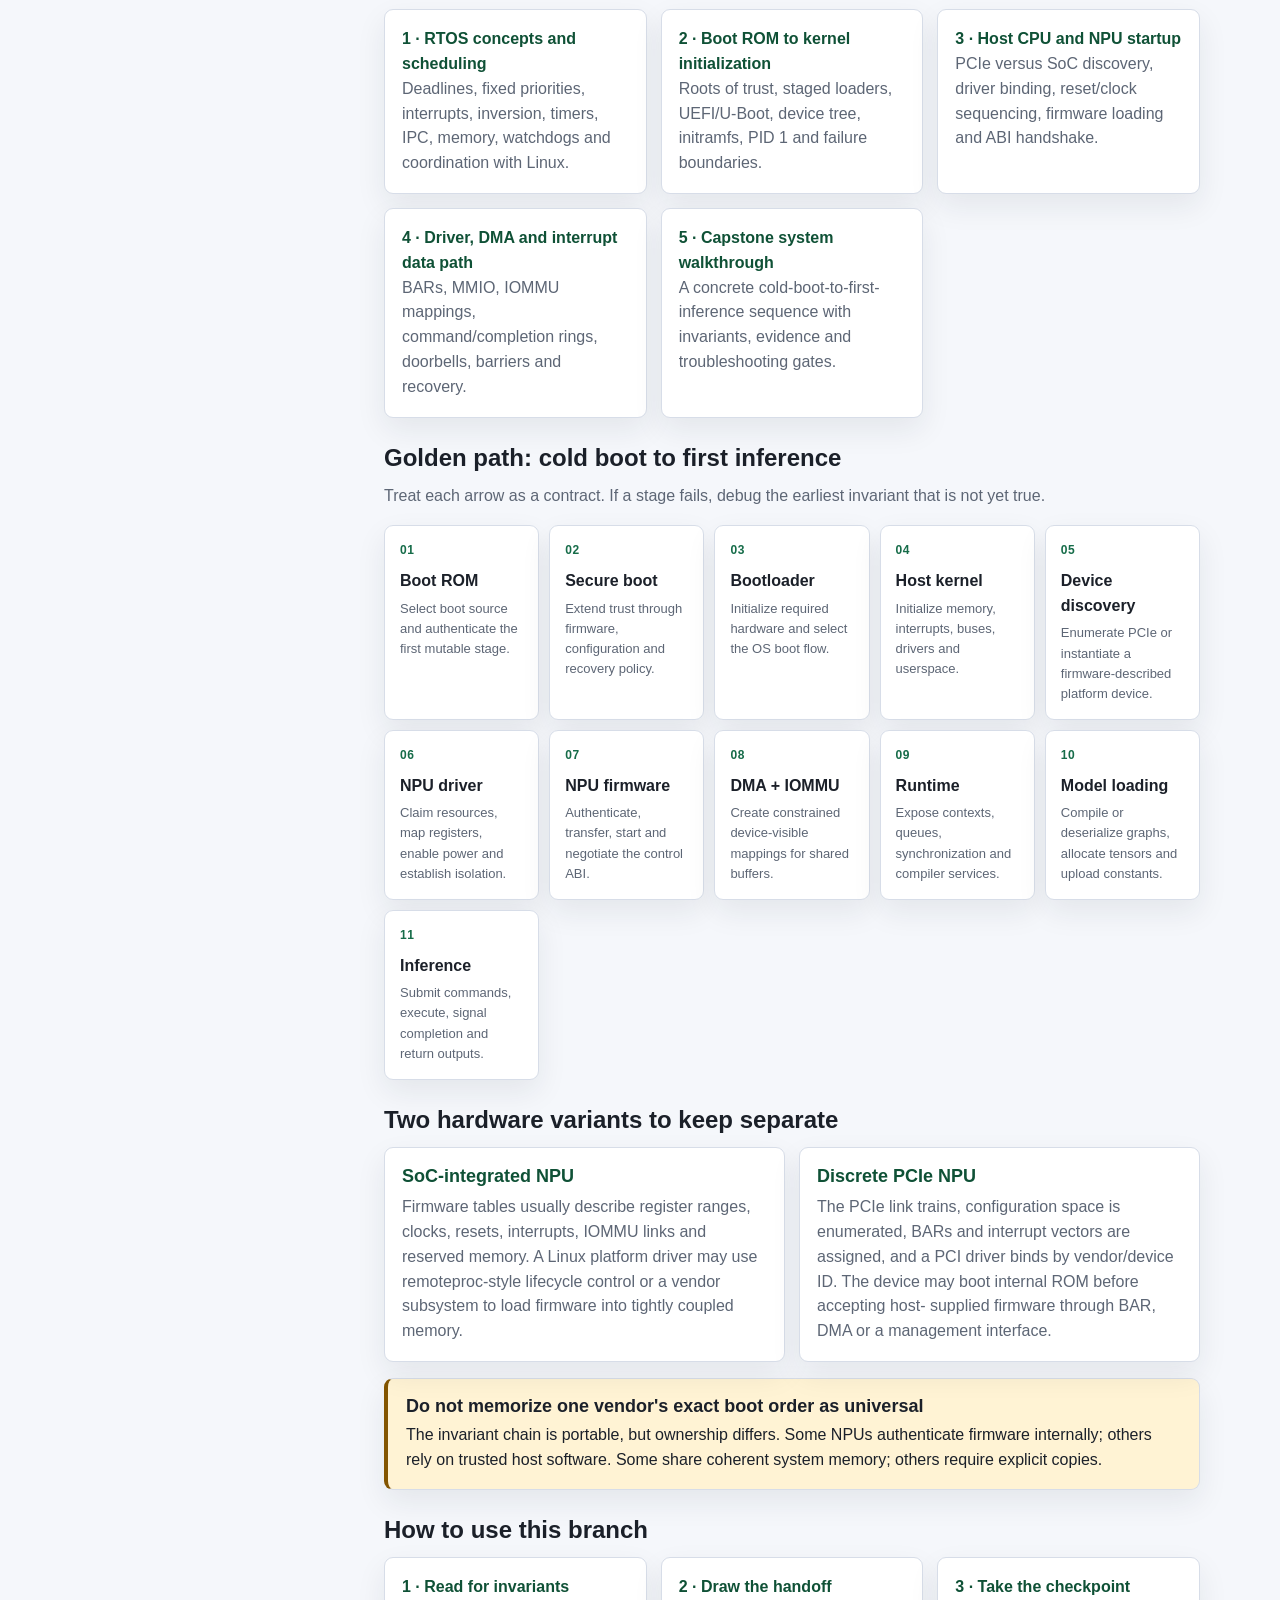
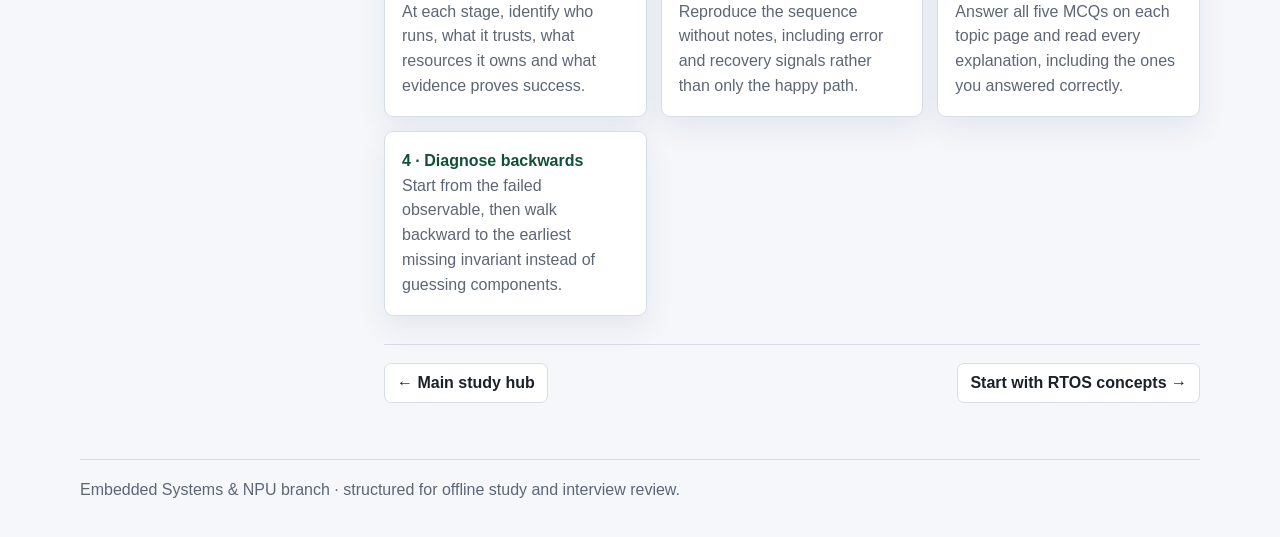
==== commit 1042bddb: "Fix site review findings" ====
--- a/docs/embedded-systems/index.html
+++ b/docs/embedded-systems/index.html
@@ -7,6 +7,7 @@
   <title>Embedded Systems and NPU Learning Tree</title>
   <link rel="stylesheet" href="../styles.css">
   <link rel="stylesheet" href="embedded.css">
+  <script src="../theme-toggle.js"></script>
 </head>
 <body>
   <a class="skip-link" href="#main">Skip to content</a>
@@ -214,6 +215,5 @@
   </footer>
   <script src="progress-state.js"></script>
   <script src="learning-progress.js"></script>
-  <script src="../theme-toggle.js"></script>
 </body>
 </html>
--- a/docs/styles.css
+++ b/docs/styles.css
@@ -8,6 +8,7 @@
   --accent: #166c49;
   --accent-strong: #0f5136;
   --accent-soft: #e5f3ed;
+  --on-accent: #ffffff;
   --warn: #835500;
   --warn-soft: #fff3d4;
   --shadow: 0 12px 30px rgba(26, 34, 48, 0.08);
@@ -23,10 +24,43 @@
     --accent: #7ad6a2;
     --accent-strong: #a5e8c0;
     --accent-soft: #173626;
+    --on-accent: #12161d;
     --warn: #f1ca71;
     --warn-soft: #392a12;
     --shadow: none;
   }
+}
+
+:root[data-site-theme="dark"] {
+  color-scheme: dark;
+  --bg: #12161d;
+  --panel: #1d2430;
+  --text: #edf2f7;
+  --muted: #b5bfcb;
+  --line: #333c4b;
+  --accent: #7ad6a2;
+  --accent-strong: #a5e8c0;
+  --accent-soft: #173626;
+  --on-accent: #12161d;
+  --warn: #f1ca71;
+  --warn-soft: #392a12;
+  --shadow: none;
+}
+
+:root[data-site-theme="light"] {
+  color-scheme: light;
+  --bg: #f5f7fb;
+  --panel: #ffffff;
+  --text: #1b2029;
+  --muted: #5d6675;
+  --line: #d7dde8;
+  --accent: #166c49;
+  --accent-strong: #0f5136;
+  --accent-soft: #e5f3ed;
+  --on-accent: #ffffff;
+  --warn: #835500;
+  --warn-soft: #fff3d4;
+  --shadow: 0 12px 30px rgba(26, 34, 48, 0.08);
 }
 
 * {
@@ -41,7 +75,7 @@
   padding: 8px 12px;
   border-radius: 6px;
   background: var(--accent);
-  color: #ffffff;
+  color: var(--on-accent);
   font-weight: 700;
   transform: translateY(-150%);
 }
@@ -242,7 +276,7 @@
 
 .button {
   background: var(--accent);
-  color: #ffffff;
+  color: var(--on-accent);
   border-color: var(--accent);
 }
 
@@ -342,6 +376,42 @@
   margin-bottom: 0;
 }
 
+.site-theme-toggle {
+  position: fixed;
+  top: max(12px, env(safe-area-inset-top));
+  right: max(12px, env(safe-area-inset-right));
+  z-index: 2147483647;
+  display: inline-flex;
+  align-items: center;
+  gap: 7px;
+  min-height: 40px;
+  padding: 8px 12px;
+  border: 1px solid rgba(148, 163, 184, 0.55);
+  border-radius: 999px;
+  background: rgba(10, 18, 30, 0.9);
+  color: #f8fafc;
+  font: 700 13px/1 system-ui, sans-serif;
+  letter-spacing: 0.01em;
+  cursor: pointer;
+  box-shadow: 0 8px 24px rgba(0, 0, 0, 0.24);
+  backdrop-filter: blur(12px);
+}
+
+:root[data-site-theme="light"] .site-theme-toggle {
+  background: rgba(255, 255, 255, 0.94);
+  color: #172033;
+  border-color: #c5d0de;
+  box-shadow: 0 8px 24px rgba(30, 48, 74, 0.16);
+}
+
+.site-theme-toggle:hover {
+  transform: translateY(-1px);
+}
+
+.site-theme-toggle:focus-visible {
+  outline-color: #38bdf8;
+}
+
 @media (max-width: 760px) {
   .topbar {
     align-items: flex-start;
@@ -360,3 +430,19 @@
     font-size: 30px;
   }
 }
+
+@media (max-width: 520px) {
+  .site-theme-toggle {
+    padding: 9px;
+  }
+
+  .site-theme-toggle-label {
+    display: none;
+  }
+}
+
+@media print {
+  .site-theme-toggle {
+    display: none !important;
+  }
+}
--- a/docs/embedded-systems/embedded.css
+++ b/docs/embedded-systems/embedded.css
@@ -52,7 +52,7 @@
   padding: 9px 13px;
   border-radius: 6px;
   background: var(--accent);
-  color: #fff;
+  color: var(--on-accent);
   font-weight: 700;
 }
 
@@ -346,7 +346,7 @@
   place-items: center;
   border-radius: 50%;
   background: var(--accent);
-  color: #fff;
+  color: var(--on-accent);
   font-size: 12px;
   font-weight: 800;
 }
@@ -572,7 +572,7 @@
   border: 1px solid var(--accent);
   border-radius: 6px;
   background: var(--accent);
-  color: #fff;
+  color: var(--on-accent);
   font-weight: 800;
   cursor: pointer;
 }
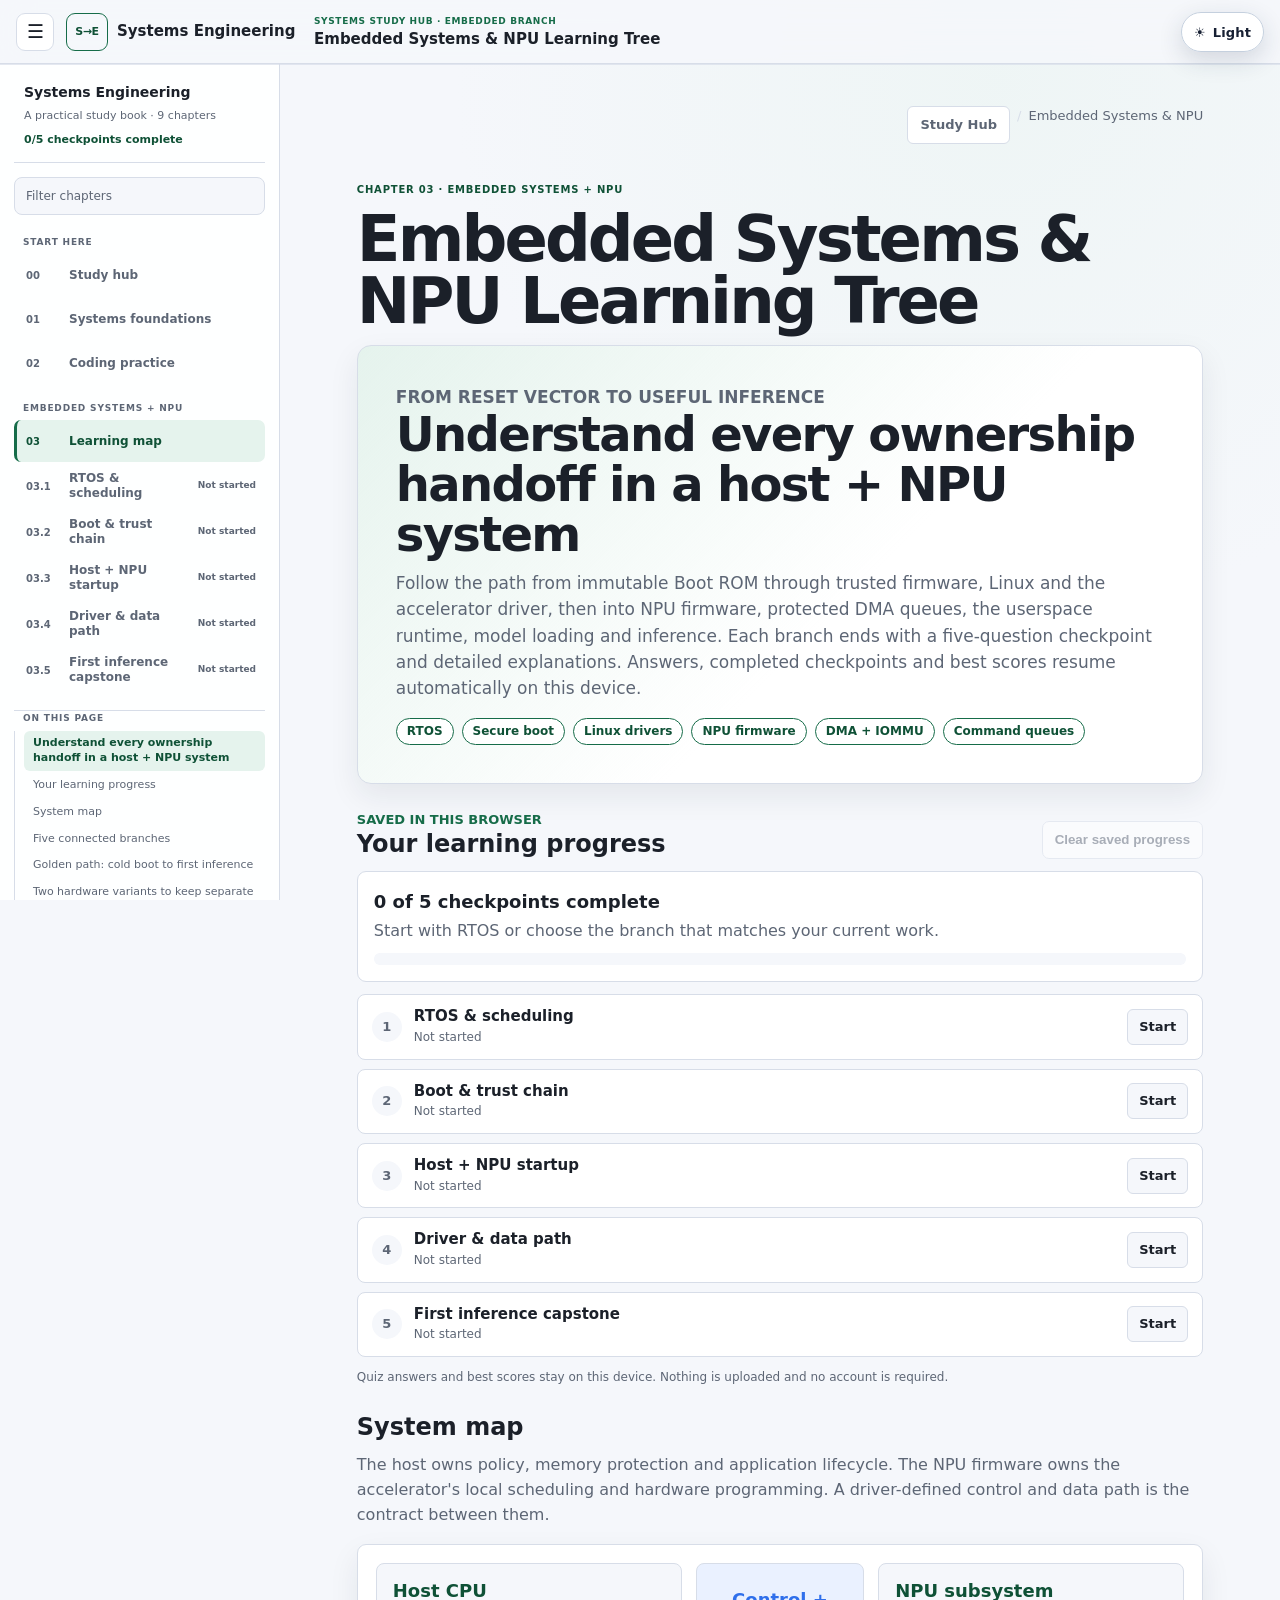
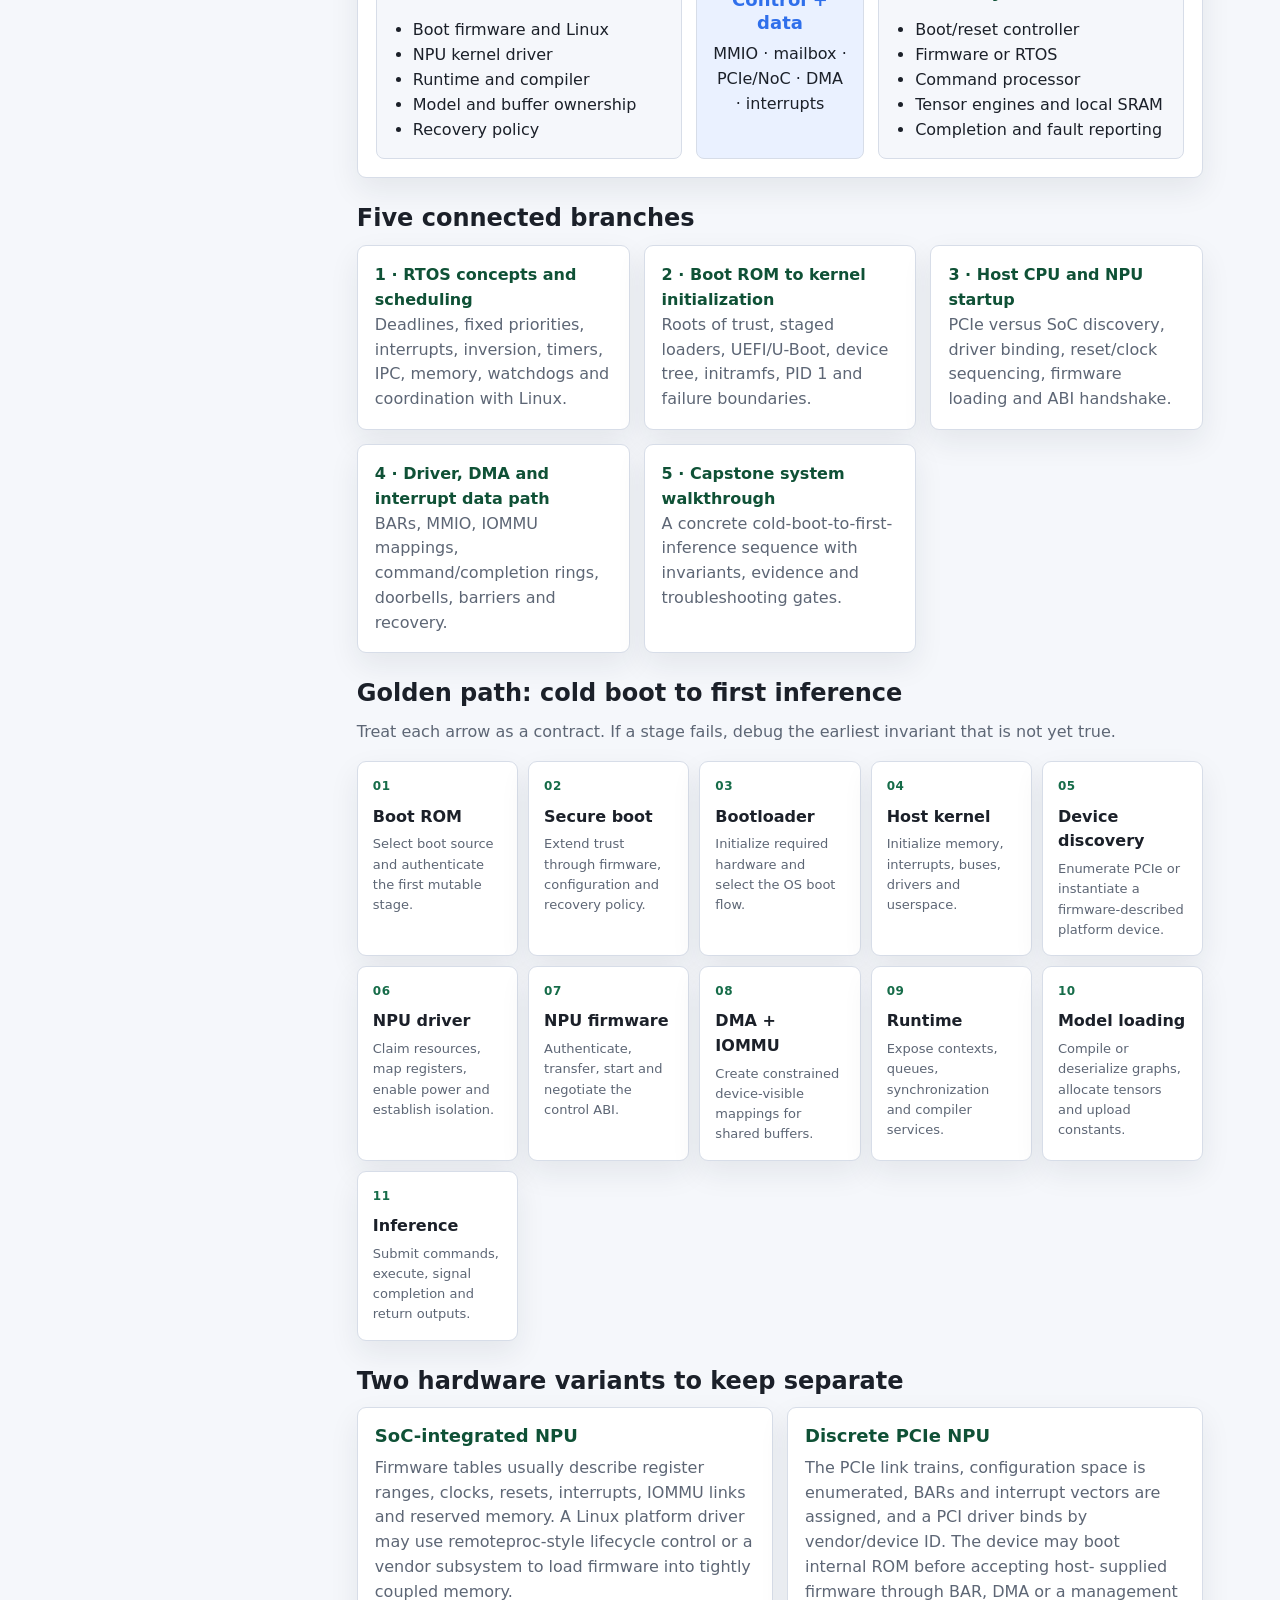
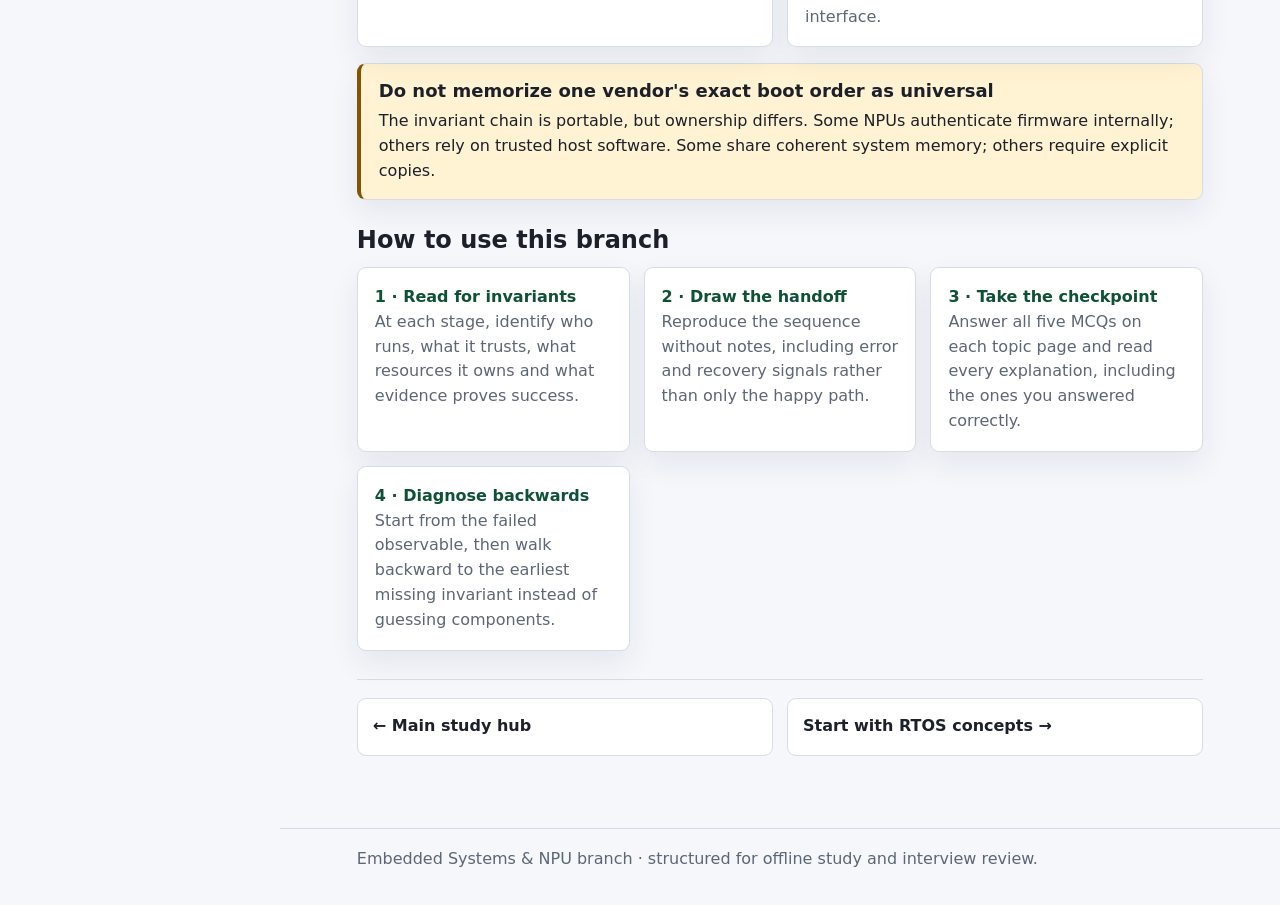
==== commit 2a03fd63: "Adopt book-style chapter navigation" ====
--- a/docs/embedded-systems/index.html
+++ b/docs/embedded-systems/index.html
@@ -8,6 +8,7 @@
   <link rel="stylesheet" href="../styles.css">
   <link rel="stylesheet" href="embedded.css">
   <script src="../theme-toggle.js"></script>
+  <script src="../book-shell.js"></script>
 </head>
 <body>
   <a class="skip-link" href="#main">Skip to content</a>
--- a/docs/styles.css
+++ b/docs/styles.css
@@ -1,5 +1,7 @@
 :root {
   color-scheme: light dark;
+  --book-header-height: 64px;
+  --book-sidebar-width: 280px;
   --bg: #f5f7fb;
   --panel: #ffffff;
   --text: #1b2029;
@@ -446,3 +448,596 @@
     display: none !important;
   }
 }
+
+/* Book-style reading shell */
+.visually-hidden {
+  position: absolute !important;
+  width: 1px !important;
+  height: 1px !important;
+  padding: 0 !important;
+  margin: -1px !important;
+  overflow: hidden !important;
+  clip: rect(0, 0, 0, 0) !important;
+  white-space: nowrap !important;
+  border: 0 !important;
+}
+
+body.book-ready {
+  background:
+    radial-gradient(circle at 78% 2%, color-mix(in srgb, var(--accent-soft) 42%, transparent), transparent 34rem),
+    var(--bg);
+  font-family: Inter, ui-sans-serif, system-ui, -apple-system, BlinkMacSystemFont, "Segoe UI", sans-serif;
+}
+
+body.book-ready .topbar {
+  position: sticky;
+  top: 0;
+  z-index: 100;
+  flex-direction: row;
+  flex-wrap: nowrap;
+  width: 100%;
+  max-width: none;
+  height: var(--book-header-height);
+  margin: 0;
+  padding: 8px 92px 8px 16px;
+  align-items: center;
+  gap: 18px;
+  border-bottom: 1px solid var(--line);
+  background: color-mix(in srgb, var(--bg) 88%, transparent);
+  box-shadow: 0 1px 0 color-mix(in srgb, var(--line) 66%, transparent);
+  backdrop-filter: blur(16px);
+}
+
+body.book-ready .topbar > nav {
+  display: none;
+}
+
+.book-brand-cluster {
+  display: flex;
+  align-items: center;
+  gap: 12px;
+  flex: 0 0 var(--book-sidebar-width);
+  min-width: 0;
+}
+
+.book-menu-button {
+  display: inline-grid;
+  width: 38px;
+  height: 38px;
+  flex: none;
+  place-items: center;
+  padding: 0;
+  border: 1px solid var(--line);
+  border-radius: 9px;
+  background: var(--panel);
+  color: var(--text);
+  font-size: 19px;
+  line-height: 1;
+  cursor: pointer;
+}
+
+.book-menu-button:hover {
+  border-color: var(--accent);
+  background: var(--accent-soft);
+  color: var(--accent-strong);
+}
+
+.book-brand {
+  display: flex;
+  min-width: 0;
+  align-items: center;
+  gap: 9px;
+  color: var(--text);
+  text-decoration: none;
+}
+
+.book-brand-mark {
+  display: inline-grid;
+  width: 42px;
+  height: 38px;
+  flex: none;
+  place-items: center;
+  border: 1px solid var(--accent);
+  border-radius: 9px;
+  color: var(--accent-strong);
+  font-size: 11px;
+  font-weight: 900;
+  letter-spacing: -0.04em;
+}
+
+.book-brand-name {
+  overflow: hidden;
+  font-size: 15px;
+  text-overflow: ellipsis;
+  white-space: nowrap;
+}
+
+.book-current-title {
+  min-width: 0;
+  flex: 1;
+}
+
+body.book-ready .book-current-title .eyebrow {
+  margin-bottom: 2px;
+  font-size: 9px;
+  letter-spacing: 0.07em;
+}
+
+.book-header-page-title {
+  display: block;
+  overflow: hidden;
+  font-size: 15px;
+  font-weight: 800;
+  line-height: 1.2;
+  text-overflow: ellipsis;
+  white-space: nowrap;
+}
+
+.book-reading-progress {
+  position: absolute;
+  left: 0;
+  bottom: -1px;
+  width: 0;
+  height: 2px;
+  background: var(--accent);
+  transition: width 80ms linear;
+}
+
+body.book-ready .site-theme-toggle {
+  top: 12px;
+  right: 16px;
+  min-height: 40px;
+}
+
+.book-sidebar {
+  position: fixed;
+  top: var(--book-header-height);
+  left: 0;
+  bottom: 0;
+  z-index: 90;
+  width: var(--book-sidebar-width);
+  padding: 18px 14px 28px;
+  overflow-y: auto;
+  overscroll-behavior: contain;
+  border-right: 1px solid var(--line);
+  background: color-mix(in srgb, var(--panel) 94%, var(--bg));
+  scrollbar-color: var(--line) transparent;
+  scrollbar-width: thin;
+  transition: transform 180ms ease;
+}
+
+.book-sidebar-intro {
+  display: grid;
+  gap: 3px;
+  padding: 0 10px 14px;
+  border-bottom: 1px solid var(--line);
+}
+
+.book-sidebar-intro strong {
+  font-size: 14px;
+}
+
+.book-sidebar-intro span {
+  color: var(--muted);
+  font-size: 11px;
+}
+
+.book-course-progress {
+  margin-top: 4px;
+  color: var(--accent-strong) !important;
+  font-weight: 800;
+}
+
+.book-nav-filter {
+  width: 100%;
+  height: 38px;
+  margin: 14px 0 4px;
+  padding: 7px 11px;
+  border: 1px solid var(--line);
+  border-radius: 8px;
+  background: var(--bg);
+  color: var(--text);
+  font: inherit;
+  font-size: 12px;
+}
+
+.book-nav-filter::placeholder {
+  color: var(--muted);
+}
+
+.book-nav-group {
+  margin-top: 18px;
+}
+
+.book-nav-group[hidden],
+.book-nav-list li[hidden] {
+  display: none;
+}
+
+.book-nav-group-title {
+  margin: 0 9px 7px;
+  color: var(--muted);
+  font-size: 9px;
+  font-weight: 900;
+  letter-spacing: 0.09em;
+  text-transform: uppercase;
+}
+
+.book-nav-list {
+  display: grid;
+  gap: 2px;
+  margin: 0;
+  padding: 0;
+  list-style: none;
+}
+
+.book-nav-link {
+  display: grid;
+  grid-template-columns: 36px minmax(0, 1fr) auto;
+  gap: 7px;
+  align-items: center;
+  min-height: 42px;
+  padding: 7px 9px;
+  border-left: 3px solid transparent;
+  border-radius: 7px;
+  color: var(--muted);
+  text-decoration: none;
+}
+
+.book-nav-link:hover {
+  background: color-mix(in srgb, var(--accent-soft) 65%, transparent);
+  color: var(--text);
+}
+
+.book-nav-link.active {
+  border-left-color: var(--accent);
+  background: var(--accent-soft);
+  color: var(--accent-strong);
+}
+
+.book-nav-code {
+  font-size: 10px;
+  font-weight: 900;
+  font-variant-numeric: tabular-nums;
+}
+
+.book-nav-title {
+  min-width: 0;
+  font-size: 12px;
+  font-weight: 700;
+  line-height: 1.25;
+}
+
+.book-nav-progress {
+  color: var(--muted);
+  font-size: 9px;
+  font-weight: 800;
+  white-space: nowrap;
+}
+
+.book-nav-progress.active {
+  color: var(--warn);
+}
+
+.book-nav-progress.complete {
+  color: var(--accent-strong);
+}
+
+.book-on-page {
+  padding-top: 2px;
+  border-top: 1px solid var(--line);
+}
+
+.book-section-list {
+  padding-left: 9px;
+  border-left: 1px solid var(--line);
+}
+
+.book-section-link {
+  display: block;
+  padding: 5px 9px;
+  border-radius: 6px;
+  color: var(--muted);
+  font-size: 11px;
+  line-height: 1.35;
+  text-decoration: none;
+}
+
+.book-section-link:hover,
+.book-section-link.active {
+  background: var(--accent-soft);
+  color: var(--accent-strong);
+}
+
+.book-section-link.active {
+  font-weight: 800;
+}
+
+.book-repository-link {
+  display: block;
+  margin: 22px 9px 0;
+  padding-top: 14px;
+  border-top: 1px solid var(--line);
+  color: var(--muted);
+  font-size: 11px;
+  font-weight: 700;
+  text-decoration: none;
+}
+
+.book-sidebar-overlay {
+  display: none;
+  position: fixed;
+  inset: var(--book-header-height) 0 0;
+  z-index: 80;
+  border: 0;
+  background: rgba(8, 15, 24, 0.48);
+  cursor: pointer;
+}
+
+body.book-ready main {
+  width: calc(100% - var(--book-sidebar-width));
+  max-width: none;
+  min-height: calc(100vh - var(--book-header-height));
+  margin: 0 0 0 var(--book-sidebar-width);
+  padding: 42px clamp(28px, 6vw, 82px) 72px;
+  transition: width 180ms ease, margin-left 180ms ease;
+}
+
+body.book-ready main > * {
+  width: min(100%, 900px);
+  margin-right: auto;
+  margin-left: auto;
+}
+
+body.book-ready .topic-layout {
+  display: block;
+  width: min(100%, 900px);
+}
+
+body.book-ready .topic-content {
+  width: 100%;
+}
+
+body.book-ready .learning-tree {
+  display: none;
+}
+
+body.book-ready .breadcrumb {
+  margin-bottom: 16px;
+}
+
+.book-page-heading {
+  padding: 22px 0 12px;
+}
+
+.book-page-meta {
+  margin-bottom: 10px;
+  color: var(--accent-strong);
+  font-size: 10px;
+  font-weight: 900;
+  letter-spacing: 0.08em;
+  text-transform: uppercase;
+}
+
+.book-page-title {
+  max-width: 840px;
+  margin: 0;
+  font-size: clamp(40px, 6vw, 64px);
+  letter-spacing: -0.045em;
+  line-height: 0.98;
+}
+
+body.book-ready .hero-panel {
+  padding: clamp(22px, 4vw, 38px);
+  border-radius: 14px;
+}
+
+body.book-ready .hero-panel h2 {
+  font-size: clamp(30px, 4.6vw, 48px);
+  letter-spacing: -0.035em;
+  line-height: 1.04;
+}
+
+body.book-ready .section,
+body.book-ready main h2[id] {
+  scroll-margin-top: calc(var(--book-header-height) + 22px);
+}
+
+body.book-ready footer {
+  width: calc(100% - var(--book-sidebar-width));
+  max-width: none;
+  margin-left: var(--book-sidebar-width);
+  padding-right: clamp(28px, 6vw, 82px);
+  padding-left: clamp(28px, 6vw, 82px);
+  transition: width 180ms ease, margin-left 180ms ease;
+}
+
+.book-page-turn {
+  display: grid;
+  grid-template-columns: repeat(2, minmax(0, 1fr));
+  gap: 14px;
+  margin-top: 36px !important;
+  padding-top: 20px;
+  border-top: 1px solid var(--line);
+}
+
+.book-page-turn-link {
+  display: grid;
+  gap: 3px;
+  min-height: 78px;
+  padding: 14px 16px;
+  border: 1px solid var(--line);
+  border-radius: 10px;
+  background: var(--panel);
+  color: var(--text);
+  text-decoration: none;
+}
+
+.book-page-turn-link.next {
+  text-align: right;
+}
+
+.book-page-turn-link span {
+  color: var(--muted);
+  font-size: 11px;
+  font-weight: 700;
+}
+
+.book-page-turn-link:hover {
+  border-color: var(--accent);
+  background: var(--accent-soft);
+}
+
+.book-page-turn-spacer {
+  min-height: 1px;
+}
+
+body.book-ready .page-next {
+  display: grid;
+  grid-template-columns: repeat(2, minmax(0, 1fr));
+  gap: 14px;
+}
+
+body.book-ready .page-next a {
+  min-height: 58px;
+  padding: 12px 15px;
+  border-radius: 9px;
+}
+
+body.book-sidebar-collapsed .book-sidebar {
+  transform: translateX(-100%);
+}
+
+body.book-sidebar-collapsed main {
+  width: 100%;
+  margin-left: 0;
+}
+
+body.book-sidebar-collapsed footer {
+  width: 100%;
+  margin-left: 0;
+}
+
+@media (max-width: 980px) {
+  .book-brand-cluster {
+    flex-basis: auto;
+  }
+
+  .book-sidebar {
+    width: min(86vw, var(--book-sidebar-width));
+    transform: translateX(-100%);
+    box-shadow: 20px 0 50px rgba(8, 15, 24, 0.2);
+  }
+
+  body.book-sidebar-open {
+    overflow: hidden;
+  }
+
+  body.book-sidebar-open .book-sidebar {
+    transform: translateX(0);
+  }
+
+  body.book-sidebar-open .book-sidebar-overlay {
+    display: block;
+  }
+
+  body.book-ready main,
+  body.book-sidebar-collapsed main {
+    width: 100%;
+    margin-left: 0;
+    padding-right: clamp(20px, 6vw, 56px);
+    padding-left: clamp(20px, 6vw, 56px);
+  }
+
+  body.book-ready footer,
+  body.book-sidebar-collapsed footer {
+    width: 100%;
+    margin-left: 0;
+  }
+}
+
+@media (max-width: 640px) {
+  body.book-ready .topbar {
+    padding-right: 66px;
+    padding-left: 10px;
+    gap: 10px;
+  }
+
+  .book-brand-name,
+  body.book-ready .book-current-title .eyebrow {
+    display: none;
+  }
+
+  .book-brand-mark {
+    width: 38px;
+  }
+
+  .book-header-page-title {
+    font-size: 13px;
+  }
+
+  body.book-ready .site-theme-toggle {
+    right: 10px;
+  }
+
+  body.book-ready .site-theme-toggle-label {
+    display: none;
+  }
+
+  body.book-ready main {
+    padding-top: 24px;
+    padding-right: 14px;
+    padding-left: 14px;
+  }
+
+  body.book-ready .hero-panel {
+    padding: 22px 19px;
+  }
+
+  .book-page-heading {
+    padding-top: 14px;
+  }
+
+  .book-page-title {
+    font-size: clamp(36px, 12vw, 52px);
+  }
+
+  body.book-ready .hero-panel h2 {
+    font-size: clamp(28px, 9vw, 38px);
+  }
+
+  .book-page-turn {
+    grid-template-columns: 1fr;
+  }
+
+  body.book-ready .page-next {
+    grid-template-columns: 1fr;
+  }
+
+  .book-page-turn-link.next {
+    text-align: left;
+  }
+}
+
+@media print {
+  .book-sidebar,
+  .book-sidebar-overlay,
+  .book-brand-cluster,
+  .book-reading-progress {
+    display: none !important;
+  }
+
+  body.book-ready .topbar {
+    position: static;
+    height: auto;
+    padding: 0 0 16px;
+  }
+
+  body.book-ready main,
+  body.book-ready footer {
+    width: 100%;
+    margin-left: 0;
+    padding-right: 0;
+    padding-left: 0;
+  }
+}
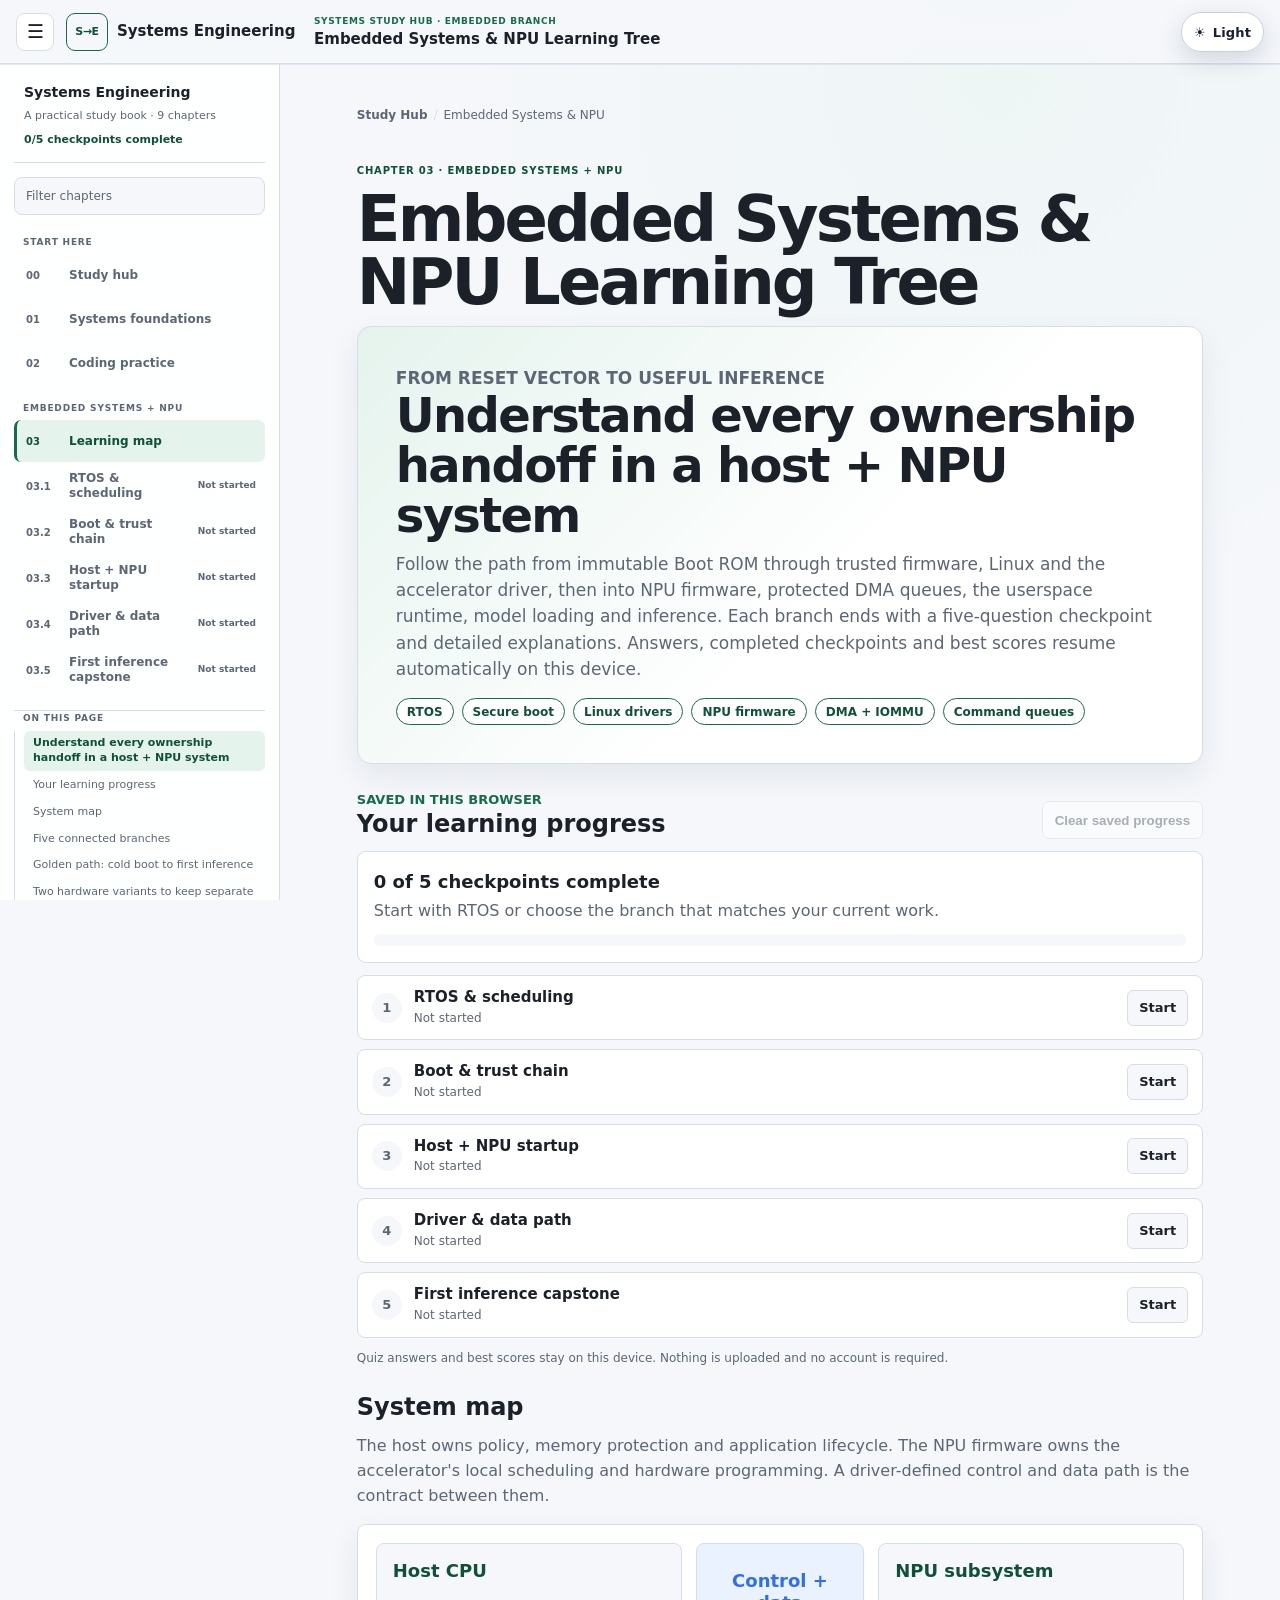
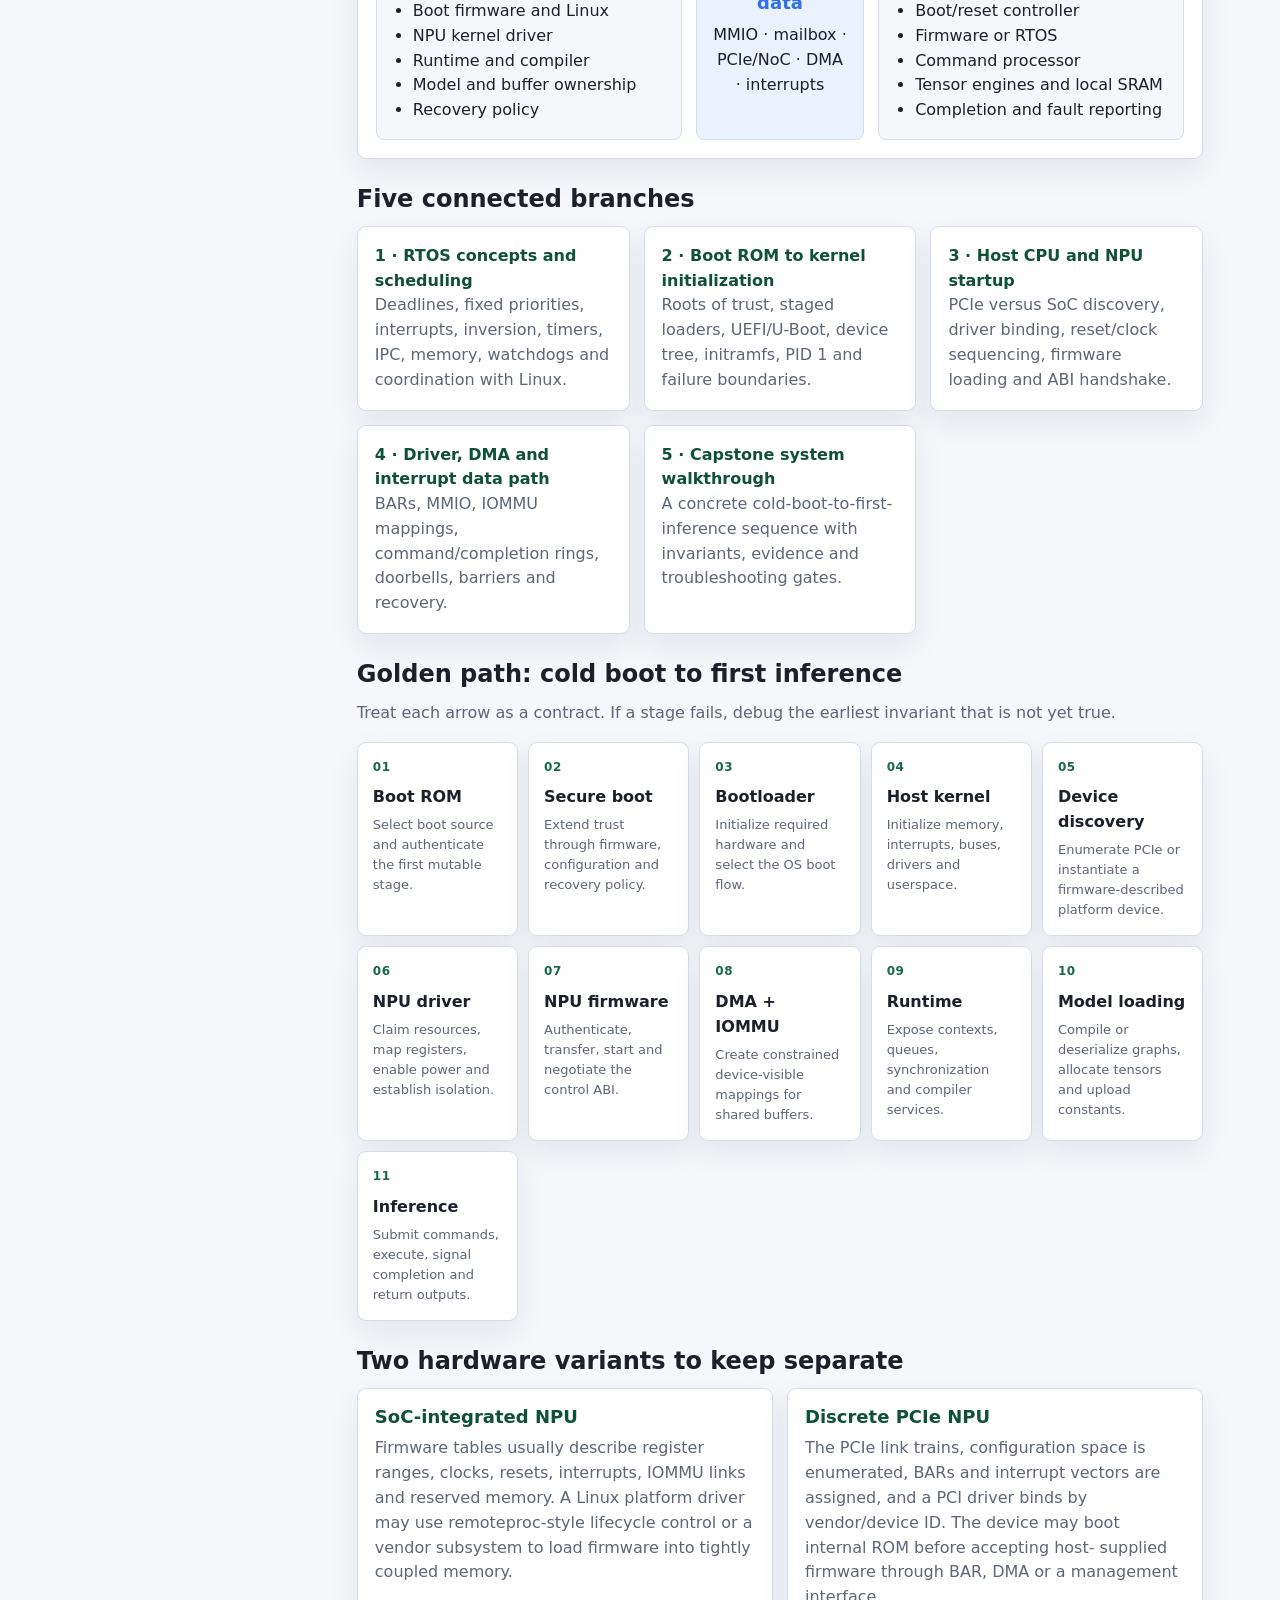
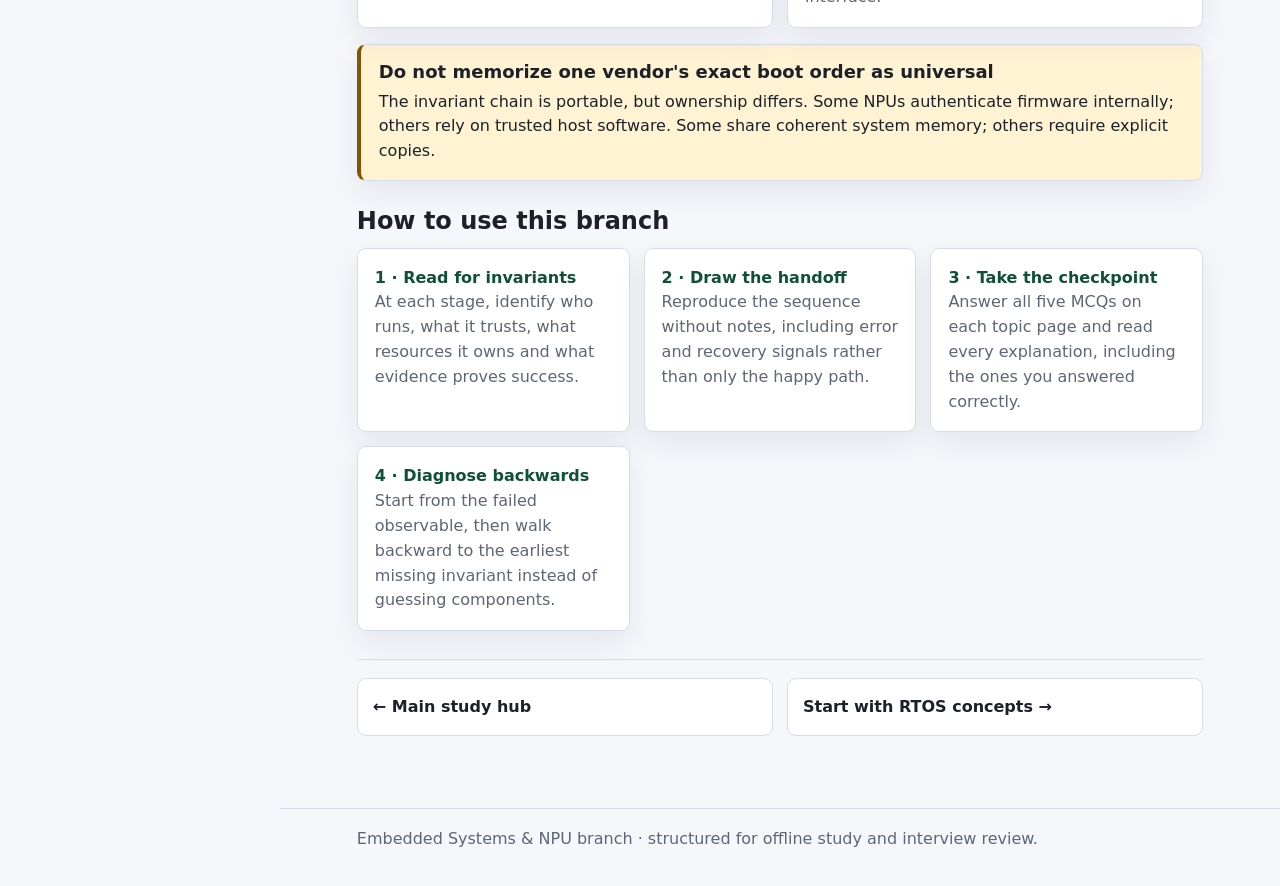
==== commit 02261287: "Version book stylesheet assets" ====
--- a/docs/embedded-systems/index.html
+++ b/docs/embedded-systems/index.html
@@ -5,7 +5,7 @@
   <meta name="viewport" content="width=device-width, initial-scale=1">
   <meta name="description" content="A structured learning path for RTOS design, secure boot, host and NPU startup, accelerator drivers, DMA, IOMMU, queues, interrupts, and first inference.">
   <title>Embedded Systems and NPU Learning Tree</title>
-  <link rel="stylesheet" href="../styles.css">
+  <link rel="stylesheet" href="../styles.css?v=book-2">
   <link rel="stylesheet" href="embedded.css">
   <script src="../theme-toggle.js"></script>
   <script src="../book-shell.js"></script>
--- a/docs/styles.css
+++ b/docs/styles.css
@@ -803,7 +803,19 @@
 }
 
 body.book-ready .breadcrumb {
+  align-items: center;
+  justify-content: flex-start;
+  gap: 6px;
   margin-bottom: 16px;
+  font-size: 12px;
+}
+
+body.book-ready .breadcrumb a {
+  min-height: 0;
+  padding: 0;
+  border: 0;
+  background: transparent;
+  font-weight: 700;
 }
 
 .book-page-heading {
